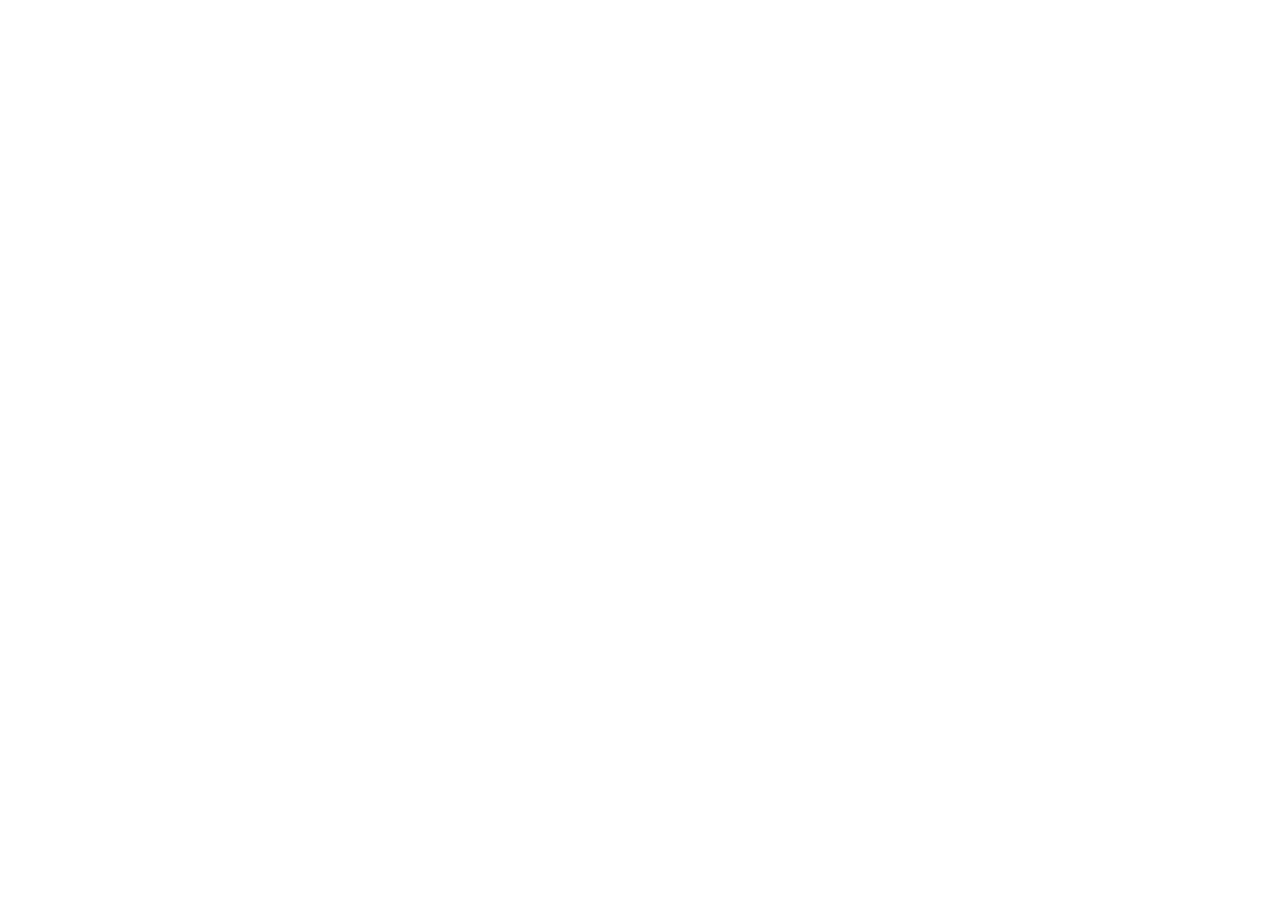
==== index-headset.html @ f248b581 "first scene changes" ====
<!DOCTYPE html>
<html>
<head>
  <meta charset="utf-8">
  <title>Figaroa - Scene 2: 3 Paths</title>
  <meta name="description" content="VR Cyberspace Experience">
  <script src="https://aframe.io/releases/1.4.0/aframe.min.js"></script>
  <link rel="stylesheet" href="style-vr.css">
</head>
<body>

  <a-scene background="color: #000000" scene-manager="currentScene: intro">

    <!-- ============================================ -->
    <!-- ASSETS -->
    <!-- ============================================ -->
    <a-assets>
        <audio id="bg-music" src="assets/audio/cyber-background.mp3" preload="auto"></audio>
      <a-asset-item id="cyber-eye" src="assets/cyber_eye.glb"></a-asset-item>
    </a-assets>

        <!-- Background Music -->
        <a-entity id="background-music" 
                sound="src: #bg-music; loop: true; volume: 0.3; autoplay: true"
                position="0 0 0">
        </a-entity>

    <!-- ============================================ -->
    <!-- CAMERA & PLAYER (shared across all scenes) -->
    <!-- ============================================ -->
    <a-entity id="player" position="0.0 -0.4 4.5">
      <a-camera>
        <a-cursor 
          geometry="primitive: ring; radiusInner: 0.008; radiusOuter: 0.012"
          material="color: #00FFFF; shader: flat"
          scale="0.3 0.3 0.3"
          raycaster="objects: .clickable; far: 6000; direction: 0 0 -1; interval: 50"
          position="0 0 -0.1"
          fuse="false">
        </a-cursor>
      </a-camera>
      
      <a-entity 
        id="leftHand" 
        hand-controls="hand: left; handModelStyle: lowPoly; color: #00FFFF"
        position="-0.3 0 -0.5"
        ribbon-trail="color: #00ffff; maxPoints: 60; fadeTime: 2000; width: 0.04"
        ghost-silhouette="color: #00ffff; interval: 400">
      </a-entity>

      <a-entity 
        id="rightHand" 
        hand-controls="hand: right; handModelStyle: lowPoly; color: #00FFFF"
        position="0.3 0 -0.5"
        ribbon-trail="color: #ff00ff; maxPoints: 60; fadeTime: 2000; width: 0.04"
        ghost-silhouette="color: #ff00ff; interval: 400">
      </a-entity>
    </a-entity>

    <!-- ============================================ -->
    <!-- INTRO SCENE - Portal Selection -->
    <!-- ============================================ -->
    <a-entity id="intro-scene">
      
      <!-- LIGHTING -->
      <a-entity light="type: ambient; color: #222; intensity: 0.4"></a-entity>
      <a-entity light="type: point; color: #FF0000; intensity: 2; distance: 20" position="-4 2 -10"></a-entity>
      <a-entity light="type: point; color: #00FF00; intensity: 2; distance: 20" position="0 2 -10"></a-entity>
      <a-entity light="type: point; color: #0000FF; intensity: 2; distance: 20" position="4 2 -10"></a-entity>

      <!-- LEFT PATHWAY - TEXT (NEON RED) -->
      <a-entity id="pathwayText" class="pathway" position="-3.5 0 0">
        
        <a-entity id="circlesLeft" position="0 1.6 -8">
          <a-ring position="0 0 0" radius-inner="1.5" radius-outer="1.6" color="#FF0000" opacity="0.3" material="shader: flat"></a-ring>
          <a-ring position="0 0 -3" radius-inner="1.5" radius-outer="1.6" color="#FF0000" opacity="0.2" material="shader: flat"></a-ring>
          <a-ring position="0 0 -6" radius-inner="1.5" radius-outer="1.6" color="#FF0000" opacity="0.15" material="shader: flat"></a-ring>
          <a-ring position="0 0 -9" radius-inner="1.5" radius-outer="1.6" color="#FF0000" opacity="0.1" material="shader: flat"></a-ring>
        </a-entity>
        
        <a-box position="-0.6 0.01 -10" width="0.03" height="0.03" depth="20" material="color: #880000; shader: flat"></a-box>
        <a-box position="-0.3 0.01 -10" width="0.03" height="0.03" depth="20" material="color: #CC0000; shader: flat"></a-box>
        <a-box position="0 0.01 -10" width="0.03" height="0.03" depth="20" material="color: #FF0000; shader: flat"></a-box>
        <a-box position="0.3 0.01 -10" width="0.03" height="0.03" depth="20" material="color: #CC0000; shader: flat"></a-box>
        <a-box position="0.6 0.01 -10" width="0.03" height="0.03" depth="20" material="color: #880000; shader: flat"></a-box>
        
        <a-entity id="gridMarkersR">
          <a-sphere position="0 0.05 -5" radius="0.05" color="#FF0000" opacity="0.6"></a-sphere>
          <a-sphere position="0 0.05 -10" radius="0.05" color="#FF0000" opacity="0.6"></a-sphere>
          <a-sphere position="0 0.05 -15" radius="0.05" color="#FF0000" opacity="0.6"></a-sphere>
        </a-entity>
        
        <a-text 
          value="TEXT" 
          position="0 1.5 0" 
          align="center" 
          color="#FF0000" 
          width="4" 
          shader="flat"
          animation="property: position; to: 0 1.8 0; dir: alternate; loop: true; dur: 2000; easing: easeInOutSine">
        </a-text>
        
        <a-entity position="0 0.8 -0.3" portal-button="target: text">
          <a-box 
            width="2" 
            height="0.6" 
            depth="0.1" 
            class="clickable"
            material="color: #000000; opacity: 0.5; transparent: true; side: double">
          </a-box>
          <a-text 
            value="[ ENTER ]" 
            align="center" 
            position="0 0 0.06"
            color="#FF0000" 
            width="3" 
            shader="flat"
            animation="property: opacity; from: 0.5; to: 1; dir: alternate; loop: true; dur: 1000">
          </a-text>
        </a-entity>

      </a-entity>

      <!-- CENTER PATHWAY - AUDIO (NEON GREEN) -->
      <a-entity id="pathwayAudio" class="pathway" position="0 0 0">
        
        <a-entity id="circlesCenter" position="0 1.6 -8">
          <a-ring position="0 0 0" radius-inner="1.5" radius-outer="1.6" color="#00FF00" opacity="0.3" material="shader: flat"></a-ring>
          <a-ring position="0 0 -3" radius-inner="1.5" radius-outer="1.6" color="#00FF00" opacity="0.2" material="shader: flat"></a-ring>
          <a-ring position="0 0 -6" radius-inner="1.5" radius-outer="1.6" color="#00FF00" opacity="0.15" material="shader: flat"></a-ring>
          <a-ring position="0 0 -9" radius-inner="1.5" radius-outer="1.6" color="#00FF00" opacity="0.1" material="shader: flat"></a-ring>
        </a-entity>
        
        <a-box position="-0.6 0.01 -10" width="0.03" height="0.03" depth="20" material="color: #008800; shader: flat"></a-box>
        <a-box position="-0.3 0.01 -10" width="0.03" height="0.03" depth="20" material="color: #00CC00; shader: flat"></a-box>
        <a-box position="0 0.01 -10" width="0.03" height="0.03" depth="20" material="color: #00FF00; shader: flat"></a-box>
        <a-box position="0.3 0.01 -10" width="0.03" height="0.03" depth="20" material="color: #00CC00; shader: flat"></a-box>
        <a-box position="0.6 0.01 -10" width="0.03" height="0.03" depth="20" material="color: #008800; shader: flat"></a-box>
        
        <a-entity id="gridMarkersG">
          <a-sphere position="0 0.05 -5" radius="0.05" color="#00FF00" opacity="0.6"></a-sphere>
          <a-sphere position="0 0.05 -10" radius="0.05" color="#00FF00" opacity="0.6"></a-sphere>
          <a-sphere position="0 0.05 -15" radius="0.05" color="#00FF00" opacity="0.6"></a-sphere>
        </a-entity>
        
        <a-text 
          value="AUDIO" 
          position="0 1.5 0" 
          align="center" 
          color="#00FF00" 
          width="4" 
          shader="flat"
          animation="property: position; to: 0 1.8 0; dir: alternate; loop: true; dur: 2000; easing: easeInOutSine; delay: 500">
        </a-text>
        
        <a-entity position="0 0.8 -0.3" portal-button="target: audio">
          <a-box 
            width="2" 
            height="0.6" 
            depth="0.1" 
            class="clickable"
            material="color: #000000; opacity: 0.5; transparent: true; side: double">
          </a-box>
          <a-text 
            value="[ ENTER ]" 
            align="center" 
            position="0 0 0.06"
            color="#00FF00" 
            width="3" 
            shader="flat"
            animation="property: opacity; from: 0.5; to: 1; dir: alternate; loop: true; dur: 1000">
          </a-text>
        </a-entity>

      </a-entity>

      <!-- RIGHT PATHWAY - MOVEMENT (NEON BLUE) -->
      <a-entity id="pathwayMovement" class="pathway" position="3.5 0 0">
        
        <a-entity id="circlesRight" position="0 1.6 -8">
          <a-ring position="0 0 0" radius-inner="1.5" radius-outer="1.6" color="#0000FF" opacity="0.3" material="shader: flat"></a-ring>
          <a-ring position="0 0 -3" radius-inner="1.5" radius-outer="1.6" color="#0000FF" opacity="0.2" material="shader: flat"></a-ring>
          <a-ring position="0 0 -6" radius-inner="1.5" radius-outer="1.6" color="#0000FF" opacity="0.15" material="shader: flat"></a-ring>
          <a-ring position="0 0 -9" radius-inner="1.5" radius-outer="1.6" color="#0000FF" opacity="0.1" material="shader: flat"></a-ring>
        </a-entity>
        
        <a-box position="-0.6 0.01 -10" width="0.03" height="0.03" depth="20" material="color: #000088; shader: flat"></a-box>
        <a-box position="-0.3 0.01 -10" width="0.03" height="0.03" depth="20" material="color: #0000CC; shader: flat"></a-box>
        <a-box position="0 0.01 -10" width="0.03" height="0.03" depth="20" material="color: #0000FF; shader: flat"></a-box>
        <a-box position="0.3 0.01 -10" width="0.03" height="0.03" depth="20" material="color: #0000CC; shader: flat"></a-box>
        <a-box position="0.6 0.01 -10" width="0.03" height="0.03" depth="20" material="color: #000088; shader: flat"></a-box>
        
        <a-entity id="gridMarkersB">
          <a-sphere position="0 0.05 -5" radius="0.05" color="#0000FF" opacity="0.6"></a-sphere>
          <a-sphere position="0 0.05 -10" radius="0.05" color="#0000FF" opacity="0.6"></a-sphere>
          <a-sphere position="0 0.05 -15" radius="0.05" color="#0000FF" opacity="0.6"></a-sphere>
        </a-entity>
        
        <a-text 
          value="MOVEMENT" 
          position="0 1.5 0" 
          align="center" 
          color="#0000FF" 
          width="4" 
          shader="flat"
          animation="property: position; to: 0 1.8 0; dir: alternate; loop: true; dur: 2000; easing: easeInOutSine; delay: 1000">
        </a-text>
        
        <a-entity position="0 0.8 -0.3" portal-button="target: movement">
          <a-box 
            width="2" 
            height="0.6" 
            depth="0.1" 
            class="clickable"
            material="color: #000000; opacity: 0.5; transparent: true; side: double">
          </a-box>
          <a-text 
            value="[ ENTER ]" 
            align="center" 
            position="0 0 0.06"
            color="#0000FF" 
            width="3" 
            shader="flat"
            animation="property: opacity; from: 0.5; to: 1; dir: alternate; loop: true; dur: 1000">
          </a-text>
        </a-entity>

      </a-entity>

      <!-- ENVIRONMENT -->
      <a-plane position="0 0 0" rotation="-90 0 0" width="100" height="100" color="#000000" material="shader: flat"></a-plane>
      <a-sky color="#000000"></a-sky>
      
    </a-entity>
    <!-- END INTRO SCENE -->


    <!-- ============================================ -->
    <!-- TEXT SCENE -->
    <!-- ============================================ -->
    <a-entity id="text-scene" visible="false">
    
      <!-- Dark Sky -->
      <a-sky color="#000000"></a-sky>
      
      <!-- Red Grid Floor -->
      <a-entity 
        grid-floor="size: 6; divisions: 12; colorGrid: #ff0000; colorCenterLine: #ff3333" 
        position="0 0 0">
      </a-entity>
      
      <!-- Lighting -->
      <a-light type="ambient" intensity="0.3" color="#220000"></a-light>
      <a-light type="point" position="0 5 0" intensity="0.5" color="#ff0000" distance="50"></a-light>
      
      <!-- Floating Cyber Eye in Center -->
      <a-entity 
        gltf-model="#cyber-eye"
        position="0 8 0"
        scale="3 3 3"
        animation="property: rotation; to: 0 360 0; loop: true; dur: 10000; easing: linear"
        animation__float="property: position; to: 0 7 0; dir: alternate; loop: true; dur: 3000; easing: easeInOutSine">
        <a-light type="point" color="#ff0000" intensity="2" distance="30"></a-light>
      </a-entity>

      <!-- EXIT Button -->
      <a-entity id="exit-button" position="0 2 0" portal-button="target: intro">
        <a-box 
          width="2" 
          height="0.6" 
          depth="0.2" 
          class="clickable"
          material="color: #ff0000; shader: flat">
        </a-box>
        <a-box 
          width="2.1" 
          height="0.7" 
          depth="0.15" 
          position="0 0 -0.05"
          material="color: #ff0000; shader: flat; opacity: 0.4">
        </a-box>
        <a-text 
          value="EXIT" 
          align="center" 
          position="0 0 0.12" 
          color="#000000"
          width="5">
        </a-text>
      </a-entity>

      <!-- Environment Title -->
      <a-text 
        value="TEXT REALM" 
        align="center" 
        position="0 12 0" 
        color="#ff0000" 
        width="20"
        opacity="0.8">
      </a-text>
      
      <!-- CORNER 1: TECHNOLOGICAL FEAR (Front-Left) -->
      <a-entity id="corner1" position="-12 0 -12" rotation="0 45 0">
        <a-plane 
          width="8" 
          height="5" 
          position="0 4 0"
          color="#000000"
          opacity="0.7">
          <a-plane 
            width="8.2" 
            height="5.2" 
            position="0 0 -0.01"
            material="color: #ff0000; shader: flat; opacity: 0.4">
          </a-plane>
        </a-plane>
        
        <a-text 
          value="What scares you the most about technology?" 
          align="center" 
          position="0 4 0.1" 
          color="#ff0000" 
          width="6"
          line-height="50"
          wrap-count="20">
        </a-text>
        
        <a-entity 
          position="0 1.2 0"
          question-responder="questionId: fear; questionText: What scares you the most about technology?">
          <a-box 
            color="#ff0000" 
            depth="0.2" 
            height="0.8" 
            width="3"
            class="clickable"
            material="shader: flat">
          </a-box>
          <a-text 
            value="RESPOND" 
            align="center" 
            position="0 0 0.11" 
            color="#000000" 
            width="6">
          </a-text>
        </a-entity>
        
        <a-entity id="responses-fear" position="0 2 5"></a-entity>
      </a-entity>
      
      <!-- CORNER 2: DATA IMAGINATION (Front-Right) -->
      <a-entity id="corner2" position="12 0 -12" rotation="0 -45 0">
        <a-plane 
          width="8" 
          height="5" 
          position="0 4 0"
          color="#000000"
          opacity="0.7">
          <a-plane 
            width="8.2" 
            height="5.2" 
            position="0 0 -0.01"
            material="color: #ff0000; shader: flat; opacity: 0.4">
          </a-plane>
        </a-plane>
        
        <a-text 
          value="What is data to you?" 
          align="center" 
          position="0 4 0.1" 
          color="#ff0000" 
          width="6"
          line-height="50"
          wrap-count="20">
        </a-text>
        
        <a-entity 
          position="0 1.2 0"
          question-responder="questionId: data; questionText: How do you define data?">
          <a-box 
            color="#ff0000" 
            depth="0.2" 
            height="0.8" 
            width="3"
            class="clickable"
            material="shader: flat">
          </a-box>
          <a-text 
            value="RESPOND" 
            align="center" 
            position="0 0 0.11" 
            color="#000000" 
            width="6">
          </a-text>
        </a-entity>
        
        <a-entity id="responses-data" position="0 2 5"></a-entity>
      </a-entity>
      
      <!-- CORNER 3: DISASSOCIATION (Back-Left) -->
      <a-entity id="corner3" position="-12 0 12" rotation="0 135 0">
        <a-plane 
          width="8" 
          height="5" 
          position="0 4 0"
          color="#000000"
          opacity="0.7">
          <a-plane 
            width="8.2" 
            height="5.2" 
            position="0 0 -0.01"
            material="color: #ff0000; shader: flat; opacity: 0.4">
          </a-plane>
        </a-plane>
        
        <a-text 
          value="What technology makes you disassociate from the present?" 
          align="center" 
          position="0 4 0.1" 
          color="#ff0000" 
          width="6"
          line-height="50"
          wrap-count="20">
        </a-text>

        <a-entity 
          position="0 1.2 0" 
          question-responder="questionId: disassociate; questionText: What technology makes you disassociate from the present the most?">
          <a-box 
            color="#ff0000" 
            depth="0.2" 
            height="0.8" 
            width="3"
            class="clickable"  
            material="shader: flat">
          </a-box>
          <a-text 
            value="RESPOND" 
            align="center" 
            position="0 0 0.11" 
            color="#000000" 
            width="6">
          </a-text>
        </a-entity>
        
        <a-entity id="responses-disassociate" position="0 2 5"></a-entity>
      </a-entity>
      
      <!-- CORNER 4: QUOTES (Back-Right) -->
      <a-entity id="corner4" position="12 0 12" rotation="0 -135 0">
        <a-entity text-quiz></a-entity>
      </a-entity>

    </a-entity>
    <!-- END TEXT SCENE -->


    <!-- ============================================ -->
    <!-- AUDIO SCENE -->
    <!-- ============================================ -->
    <a-entity id="audio-scene" visible="false">
      
      <a-sky color="#000000"></a-sky>
      
      <a-entity grid-floor="size: 50; divisions: 50; colorGrid: #00ff00"></a-entity>
      
      <!-- Lighting -->
      <a-light type="ambient" intensity="0.3" color="#002200"></a-light>
      <a-light type="point" position="0 10 0" intensity="1" color="#00ff00" distance="50"></a-light>
      
      <!-- Floating Cyber Eye in Center -->
      <a-entity 
        gltf-model="#cyber-eye"
        position="0 8 0"
        scale="3 3 3"
        animation="property: rotation; to: 0 360 0; loop: true; dur: 10000; easing: linear"
        animation__float="property: position; to: 0 4 0; dir: alternate; loop: true; dur: 3000; easing: easeInOutSine">
        <a-light type="point" color="#00ff00" intensity="2" distance="30"></a-light>
      </a-entity>
      
      <!-- Environment Title (above eye) -->
      <a-text 
        value="AUDIO REALM" 
        align="center" 
        position="0 12 0" 
        color="#00ff00" 
        width="20"
        opacity="0.8">
      </a-text>
      
      
      <!-- Voice-reactive spheres -->
      <a-entity audio-spheres="sensitivity: 35; maxSpheres: 15"></a-entity>
      
      <!-- Music spheres -->
      <a-entity music-spheres="count: 8; radius: 15; audioFiles: audio/cyber.mp3, audio/augmentation.mp3"></a-entity>
      
      <!-- Back Button -->
      <a-entity portal-button="target: intro" position="0 1.5 5">
        <a-box 
          color="#00ff00" 
          depth="0.2" 
          height="1" 
          width="3" 
          class="clickable"
          material="shader: flat">
        </a-box>
        <a-text 
          value="EXIT" 
          align="center" 
          position="0 0 0.11" 
          color="#000000" 
          width="6">
        </a-text>
      </a-entity>

    </a-entity>
    <!-- END AUDIO SCENE -->


    <!-- ============================================ -->
    <!-- MOVEMENT SCENE -->
    <!-- ============================================ -->
    <a-entity id="movement-scene" visible="false">

      <!-- Dark Blue Sky -->
      <a-sky color="#000015"></a-sky>
      
      <!-- Blue Grid Floor -->
      <a-entity 
        grid-floor="size: 100; divisions: 100; colorGrid: #0044ff; colorCenterLine: #00ffff" 
        position="0 0 0">
      </a-entity>
      
      <!-- Lighting -->
      <a-light type="ambient" intensity="0.4" color="#002244"></a-light>
      <a-light type="point" position="0 10 0" intensity="1.5" color="#00ffff" distance="50"></a-light>
      <a-light type="point" position="-10 5 -10" intensity="1" color="#0066ff" distance="30"></a-light>
      <a-light type="point" position="10 5 -10" intensity="0.8" color="#ff00ff" distance="30"></a-light>
      <a-light type="point" position="0 3 -10" intensity="1" color="#ffffff" distance="20"></a-light>
        
      
      <!-- Floating Cyber Eye in Center -->
      <a-entity 
        gltf-model="#cyber-eye"
        position="0 8 0"
        scale="3 3 3"
        animation="property: rotation; to: 0 360 0; loop: true; dur: 10000; easing: linear"
        animation__float="property: position; to: 0 4 0; dir: alternate; loop: true; dur: 3000; easing: easeInOutSine">
        <a-light type="point" color="#0000ff" intensity="2" distance="30"></a-light>
      </a-entity>


      <!-- Environment Title -->
      <a-text 
        value="IMAGE REALM" 
        align="center" 
        position="0 12 0" 
        color="#00ffff" 
        width="20"
        opacity="0.8">
      </a-text>
      
      <!-- DECORATIVE DATA STREAMS -->
      <a-entity id="data-streams-blue">
        <a-cylinder position="-8 5 -12" radius="0.03" height="10" material="color: #00ffff; shader: flat" opacity="0.6"></a-cylinder>
        <a-cylinder position="-5 7 -18" radius="0.03" height="14" material="color: #0066ff; shader: flat" opacity="0.5"></a-cylinder>
        <a-cylinder position="6 4 -15" radius="0.03" height="8" material="color: #00ffff; shader: flat" opacity="0.7"></a-cylinder>
        <a-cylinder position="10 6 -20" radius="0.03" height="12" material="color: #0088ff; shader: flat" opacity="0.5"></a-cylinder>
        <a-cylinder position="-12 5 -8" radius="0.03" height="10" material="color: #00ffff; shader: flat" opacity="0.6"></a-cylinder>
        <a-cylinder position="8 8 -10" radius="0.03" height="16" material="color: #0044ff; shader: flat" opacity="0.5"></a-cylinder>
      </a-entity>
      
      <!-- IMAGE GUESSING GAME AREA -->
      <a-entity id="image-game-area" position="0 0 -10" image-guesser>
        
        <!-- Main Image Display Frame -->
        <a-entity id="image-display" position="0 4 0">
          
          <!-- Outer glow frame -->
          <a-box 
            position="0 0 -0.1"
            width="5.5" 
            height="4.2" 
            depth="0.05"
            material="color: #0066ff; shader: flat; opacity: 0.6">
          </a-box>
          
          <!-- Inner dark frame -->
          <a-box 
            position="0 0 -0.05"
            width="5.2" 
            height="3.9" 
            depth="0.1"
            material="color: #000033">
          </a-box>
          
          <!-- Current image placeholder -->
          <a-plane 
            id="current-game-image"
            width="5" 
            height="3.7"
            position="0 0 0.01"
            material="shader: flat; color: #ffffff">
          </a-plane>
          
          <!-- Loading text / Start prompt -->
          <a-text
            id="loading-text"
            value="Click START to begin!"
            align="center"
            position="0 0 0.02"
            color="#00ffff"
            width="6">
          </a-text>
          
          <!-- Question prompt -->
          <a-text
            id="game-question"
            value="Can you tell REAL from AI?"
            align="center"
            position="0 2.5 0"
            color="#00ffff"
            width="10">
          </a-text>
          
          <!-- Round counter -->
          <a-text
            id="round-counter"
            value="5 rounds"
            align="center"
            position="0 -2.5 0"
            color="#0088ff"
            width="5">
          </a-text>
          
        </a-entity>
        
        <!-- Answer Buttons -->
        <a-entity id="answer-buttons" position="0 1.2 3">
          
          <!-- REAL Button (Left) - Hidden until game starts -->
          <a-entity 
            id="btn-real"
            position="-2.5 0 0"
            visible="false">
            
            <a-box 
              width="2.2" 
              height="1" 
              depth="0.15"
              position="0 0 -0.05"
              material="color: #00ff00; shader: flat; opacity: 0.3">
            </a-box>
            
            <a-box 
              class="clickable"
              width="2" 
              height="0.8" 
              depth="0.2"
              material="color: #004400"
              game-answer-button="answer: real">
            </a-box>
            
            <a-text 
              value="REAL" 
              align="center" 
              position="0 0 0.11"
              color="#00ff00"
              width="5">
            </a-text>
          </a-entity>
          
          <!-- AI Button (Right) - Hidden until game starts -->
          <a-entity 
            id="btn-ai"
            position="2.5 0 0"
            visible="false">
            
            <a-box 
              width="2.2" 
              height="1" 
              depth="0.15"
              position="0 0 -0.05"
              material="color: #ff00ff; shader: flat; opacity: 0.3">
            </a-box>
            
            <a-box 
              class="clickable"
              width="2" 
              height="0.8" 
              depth="0.2"
              material="color: #440044"
              game-answer-button="answer: ai">
            </a-box>
            
            <a-text 
              value="AI" 
              align="center" 
              position="0 0 0.11"
              color="#ff00ff"
              width="5">
            </a-text>
          </a-entity>
          
          <!-- START Button (shown initially) -->
          <a-entity 
            id="btn-start"
            position="0 0 0"
            visible="true">
            
            <a-box 
              width="3"
              height="1.2"
              depth="0.15"
              position="0 0 -0.05"
              material="color: #00ffff; shader: flat; opacity: 0.4">
            </a-box>
            
            <a-box 
              id="start-clickable"
              class="clickable"
              width="2.8"
              height="1"
              depth="0.2"
              material="color: #006666"
              start-game-button>
            </a-box>
            
            <a-text 
              value="START"
              align="center"
              position="0 0 0.11"
              color="#00ffff"
              width="8">
            </a-text>
          </a-entity>
          
        </a-entity>
        
        <!-- Feedback Display -->
        <a-entity id="game-feedback" position="0 5.5 0" visible="false">
          <a-text
            id="feedback-text"
            value=""
            align="center"
            color="#ffffff"
            width="12">
          </a-text>
        </a-entity>
        
        <!-- Score Display (hidden initially) -->
        <a-entity id="score-display" position="0 7.5 0">
          <a-text
            id="score-text"
            value=""
            align="center"
            color="#00ffff"
            width="8">
          </a-text>
        </a-entity>
        
      </a-entity>
      
      <!-- EXIT BUTTON -->
      <a-entity id="movement-exit" position="0 1.5 8">
        <a-box 
          width="3.2" 
          height="1.1" 
          depth="0.15"
          position="0 0 -0.05"
          material="color: #0066ff; shader: flat; opacity: 0.4">
        </a-box>
        
        <a-box 
          width="3" 
          height="0.9" 
          depth="0.2" 
          class="clickable"
          portal-button="target: intro"
          material="color: #003366; shader: flat">
        </a-box>
        
        <a-text 
          value="EXIT" 
          align="center" 
          position="0 0 0.12" 
          color="#00ffff"
          width="6">
        </a-text>
      </a-entity>
      
    </a-entity>
    <!-- END MOVEMENT SCENE -->

  </a-scene>

  <!-- JAVASCRIPT FILES -->
  <script src="grid-floor.js"></script>
  <script src="portal-button.js"></script>
  <script src="vr-keyboard.js"></script>
  <script src="question-responder.js"></script>
  <script src="text-quiz.js"></script>
  <script src="scene-manager.js"></script>
  <script src="player.js"></script>
  <script src="pathways.js"></script>
  <script src="audio-spheres.js"></script>
  <script src="music-spheres.js"></script>
  <script src="movement-trail.js"></script>
  <script src="image-guesser.js"></script>

  <script>
    setTimeout(() => {
      const scene = document.querySelector('a-scene');
      console.log('=== SCENE DIAGNOSTICS ===');
      console.log('Scene element:', scene);
      console.log('Has scene-manager component?', scene.components['scene-manager']);
      console.log('All components on scene:', Object.keys(scene.components));
    }, 4000);
  </script>

</body>
</html>
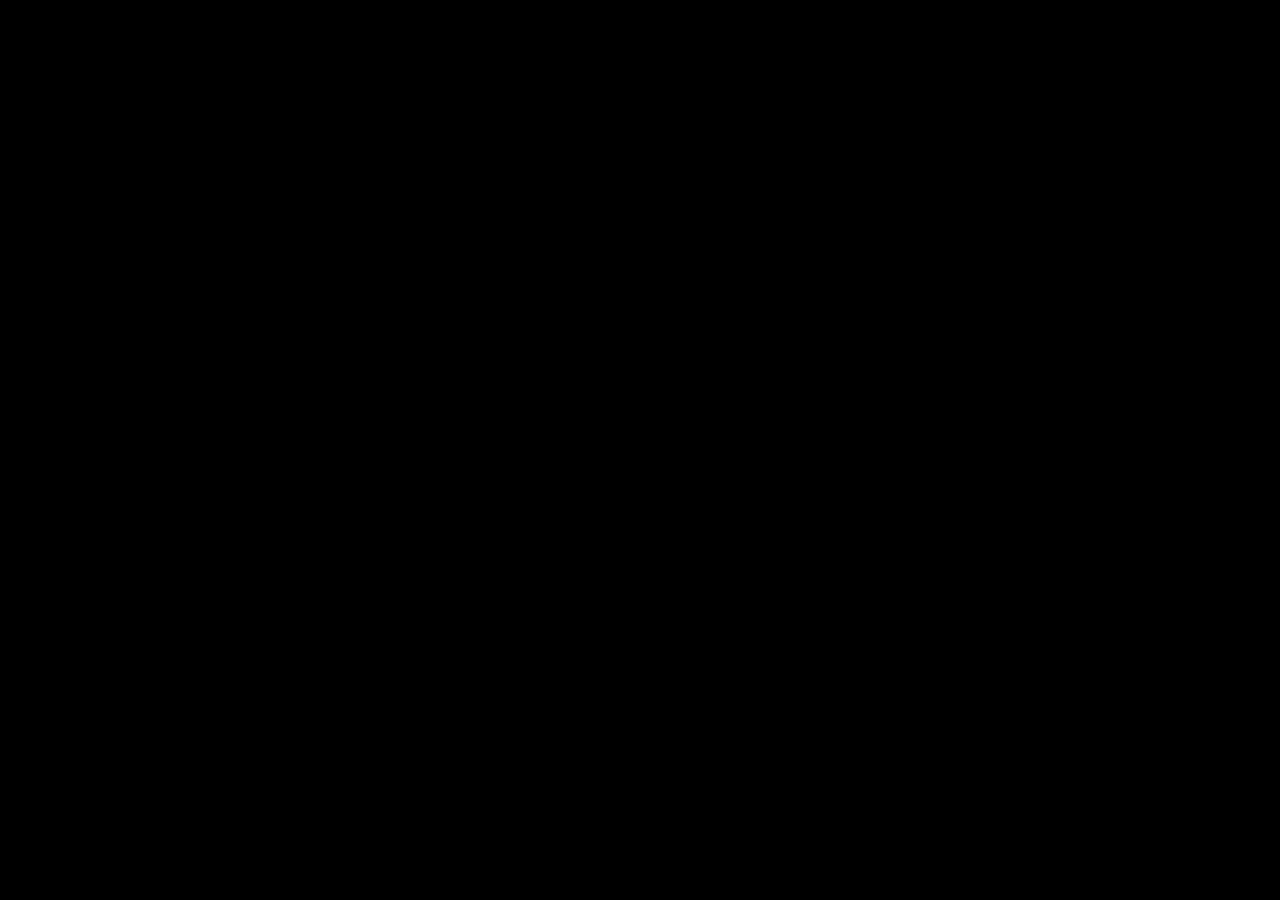
==== commit 10c86593: "neatify 1 scene + loading page next; fix spatial dimensions for VR Headset" ====
--- a/index-headset.html
+++ b/index-headset.html
@@ -2,14 +2,17 @@
 <html>
 <head>
   <meta charset="utf-8">
-  <title>Figaroa - Scene 2: 3 Paths</title>
+  <title>Data Echoes & Traces</title>
   <meta name="description" content="VR Cyberspace Experience">
   <script src="https://aframe.io/releases/1.4.0/aframe.min.js"></script>
   <link rel="stylesheet" href="style-vr.css">
 </head>
 <body>
 
-  <a-scene background="color: #000000" scene-manager="currentScene: intro">
+    <a-scene 
+  background="color: #000000" 
+  scene-manager="currentScene: intro"
+  loading-screen="dotsColor: #00ff00; backgroundColor: #000000">
 
     <!-- ============================================ -->
     <!-- ASSETS -->
--- a/style-vr.css
+++ b/style-vr.css
@@ -0,0 +1,19 @@
+/* Black loading screen background */
+.a-loader-title {
+  background-color: #000000 !important;
+}
+
+/* Make the entire body black during loading */
+body {
+  background-color: #000000;
+}
+
+/* Target the A-Frame canvas container */
+.a-canvas {
+  background-color: #000000;
+}
+
+/* Style the loading bar */
+.a-loader-title {
+  color: #00ff00; /* Green text to match your aesthetic */
+}
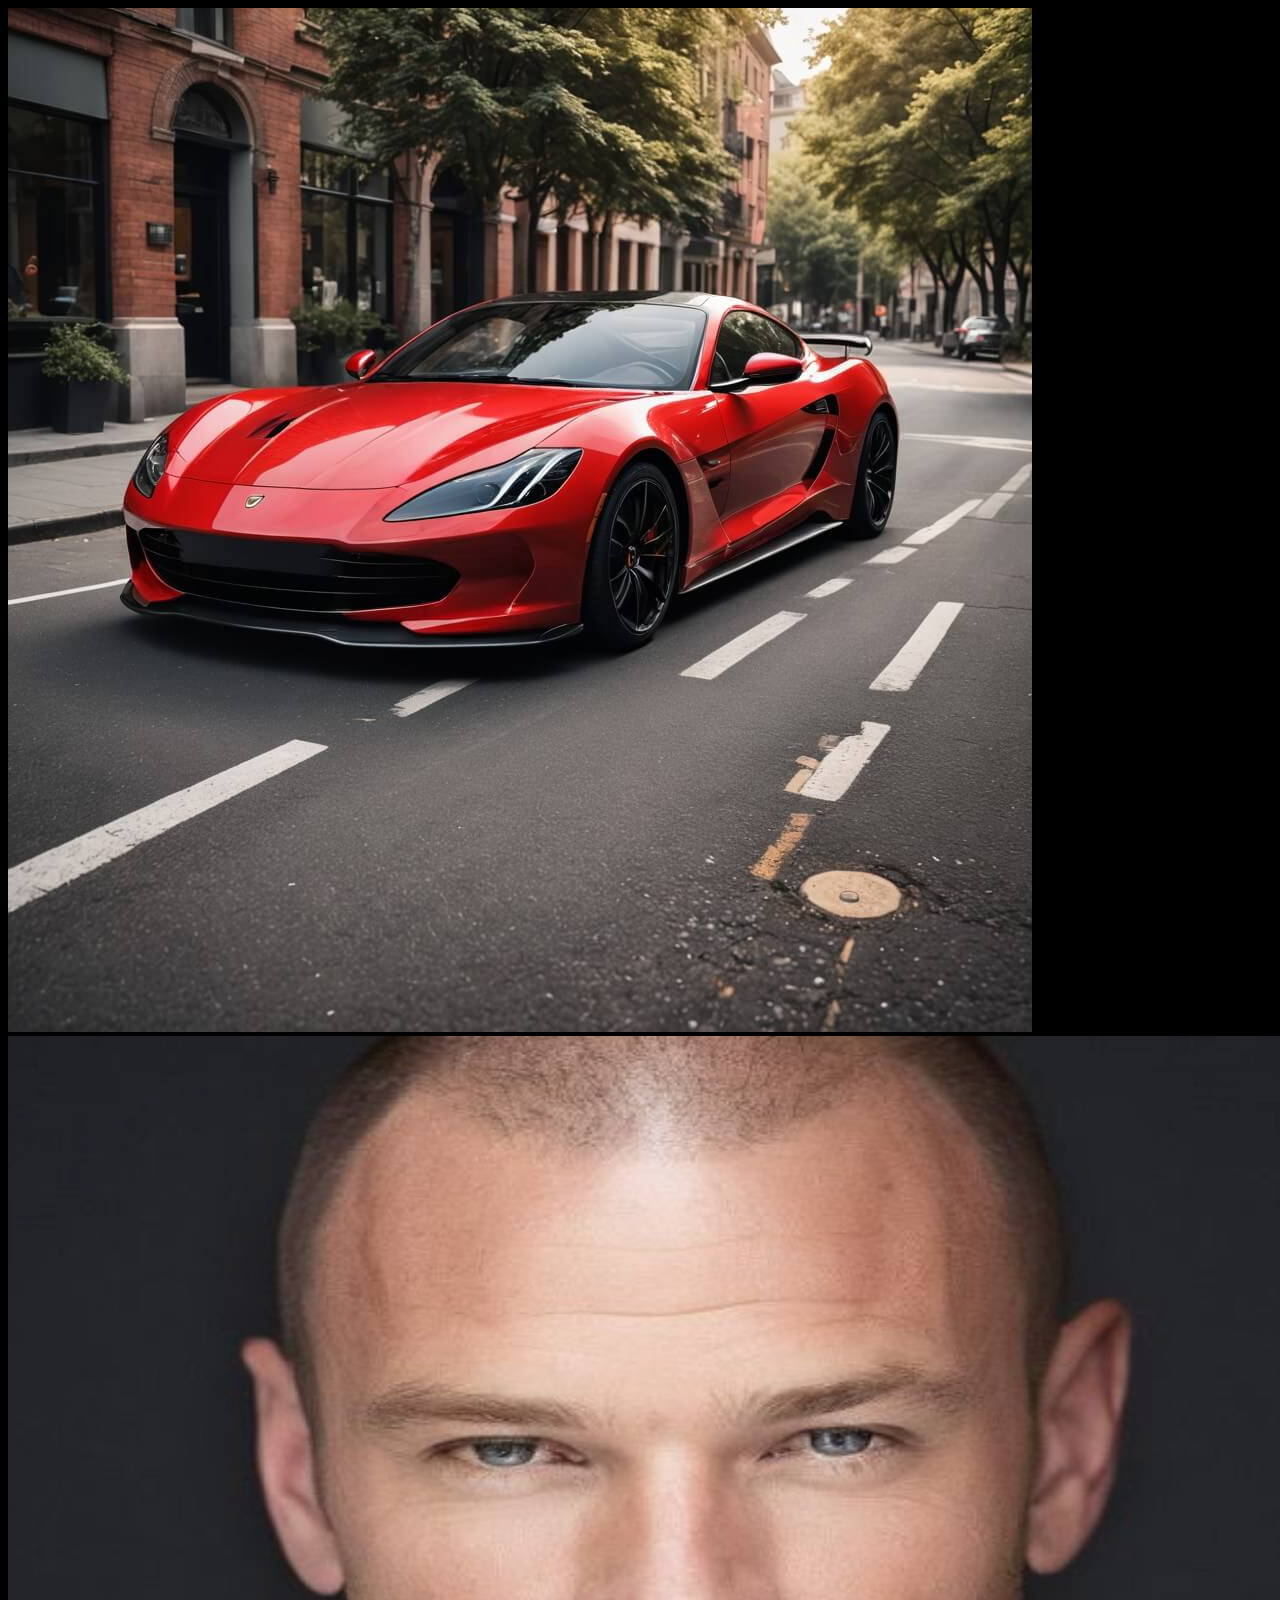
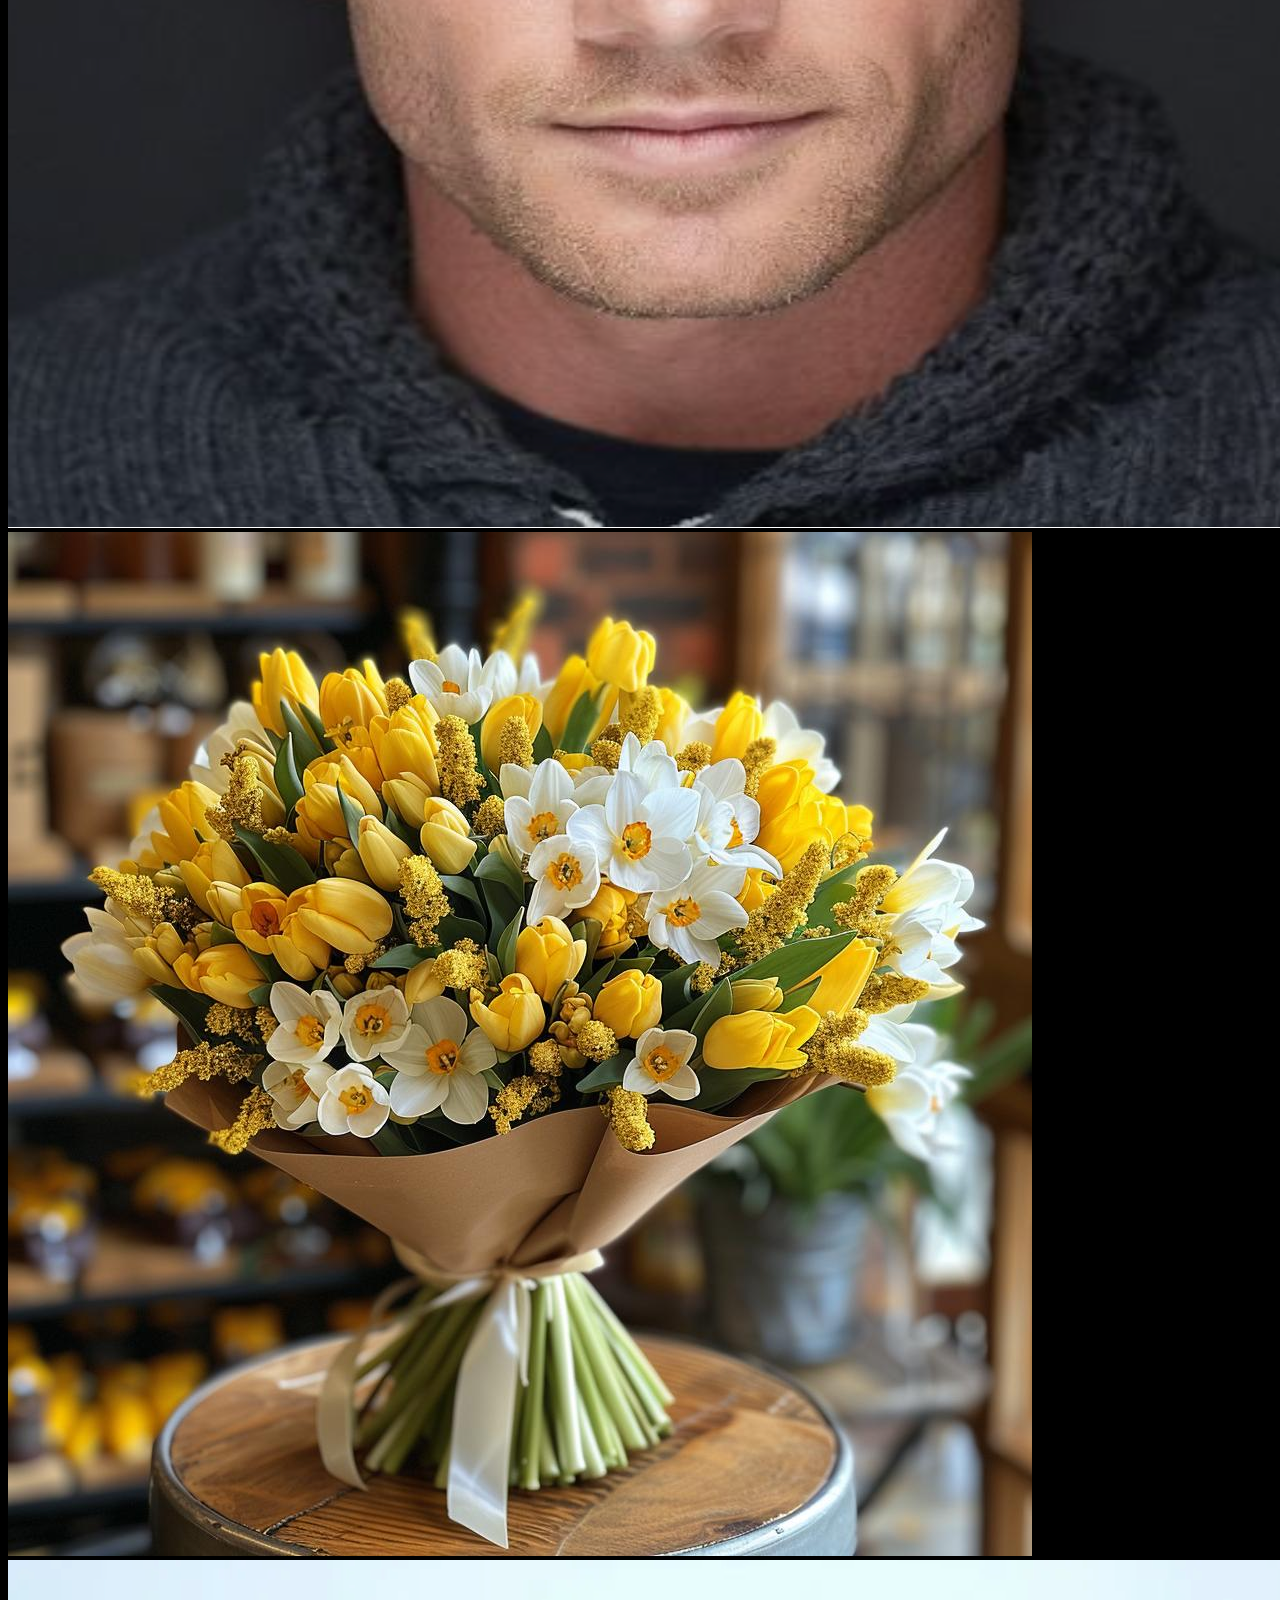
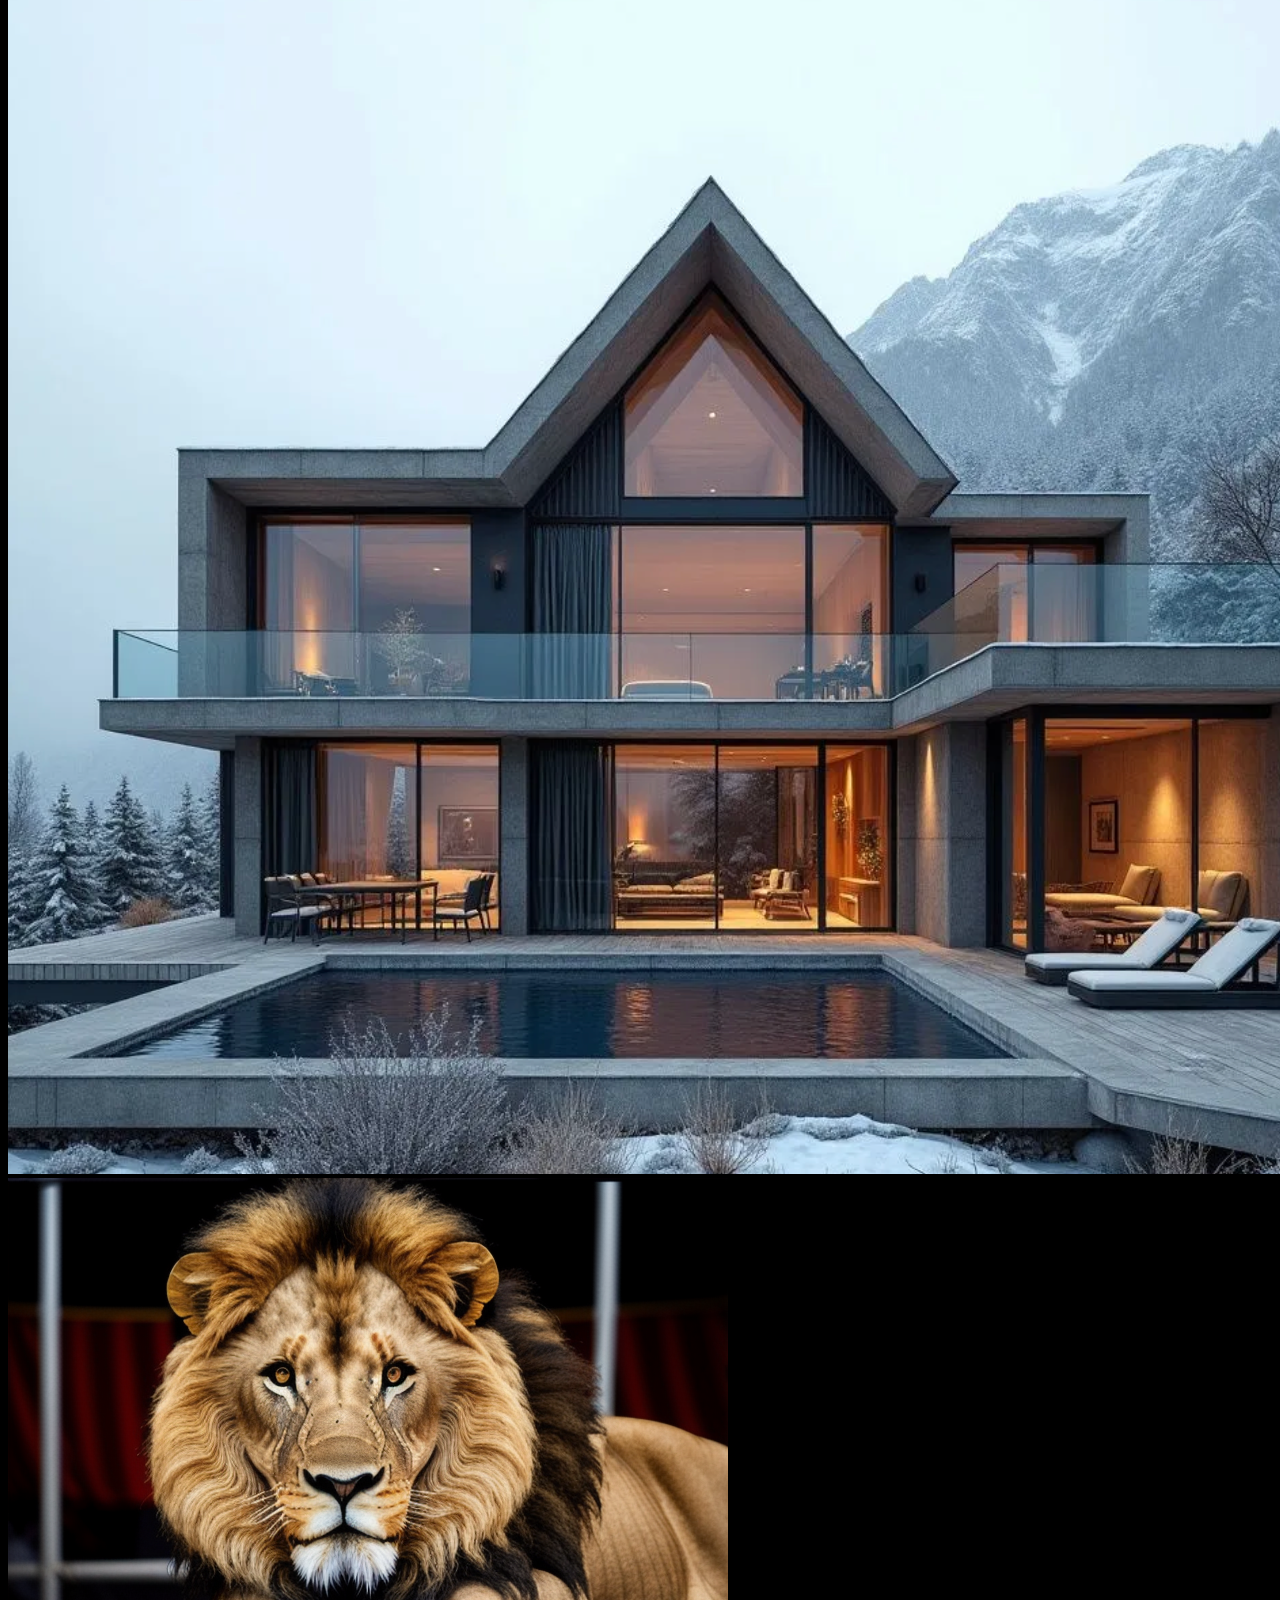
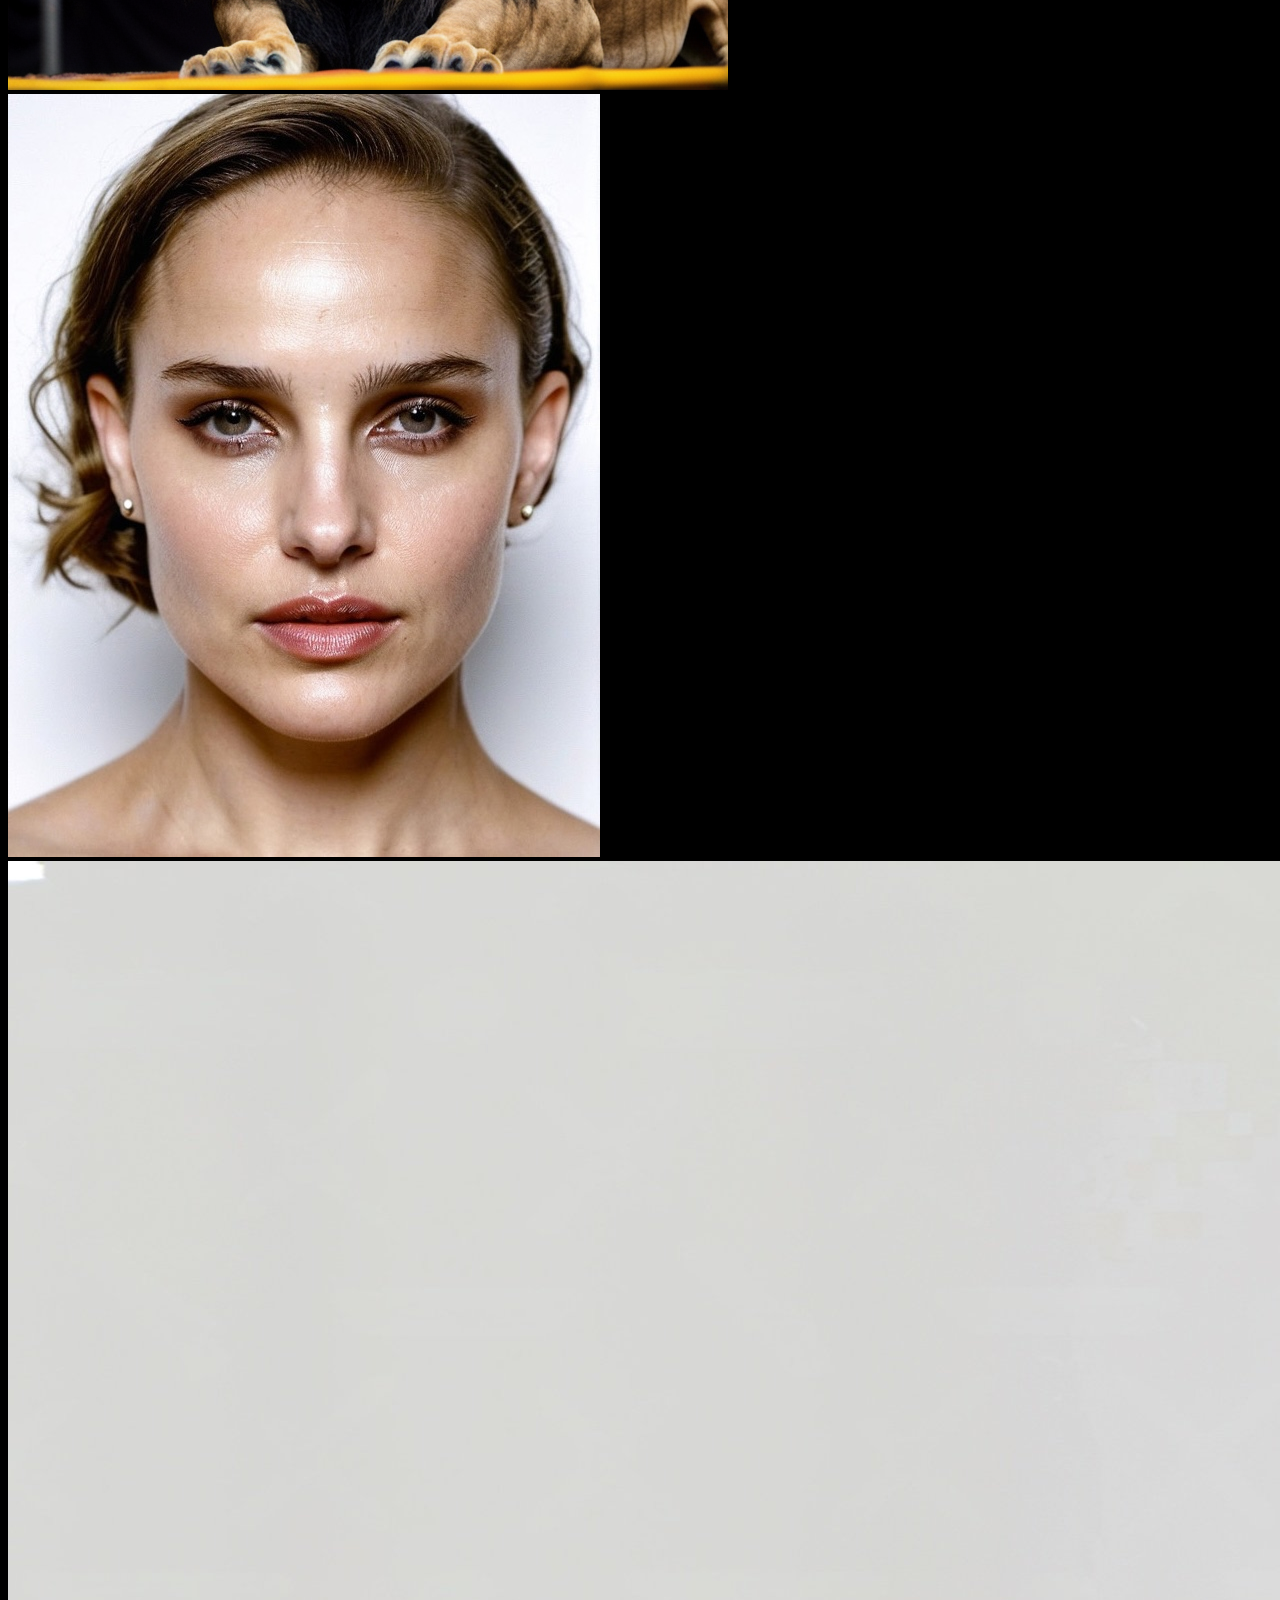
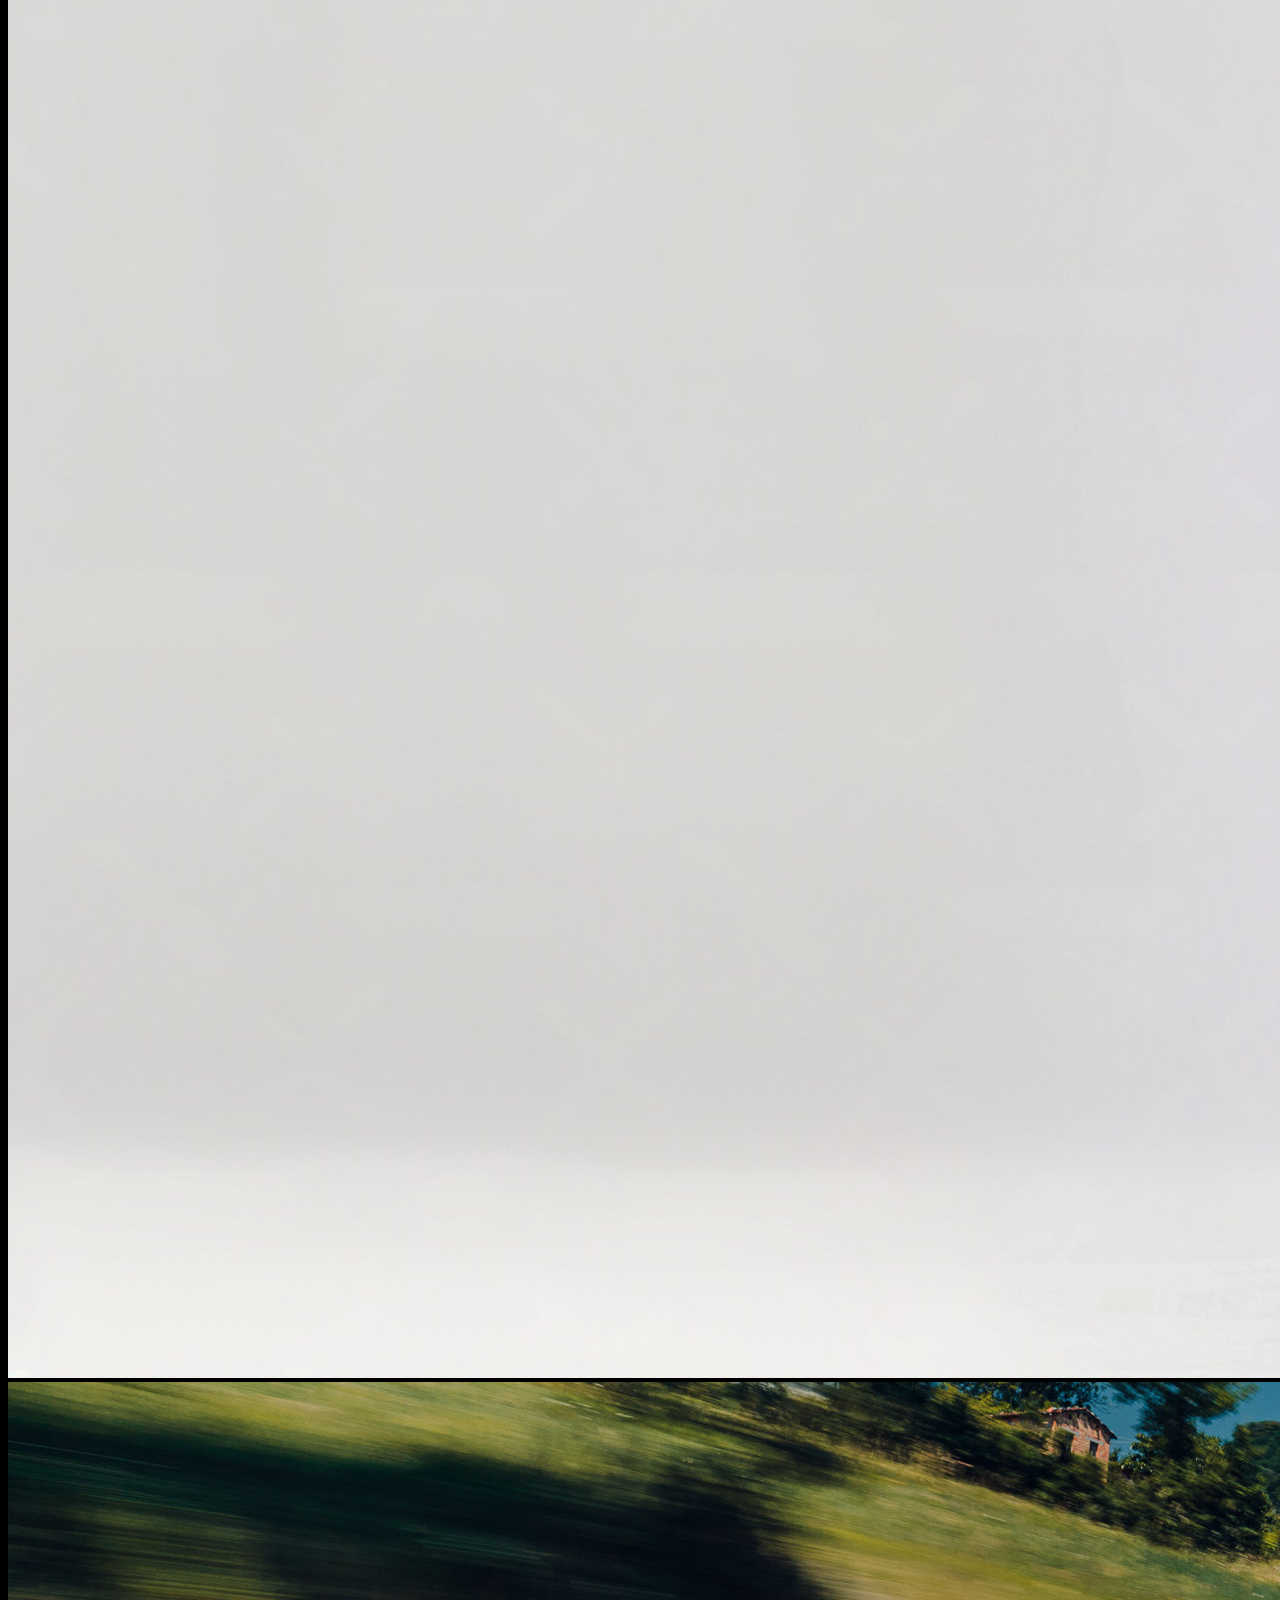
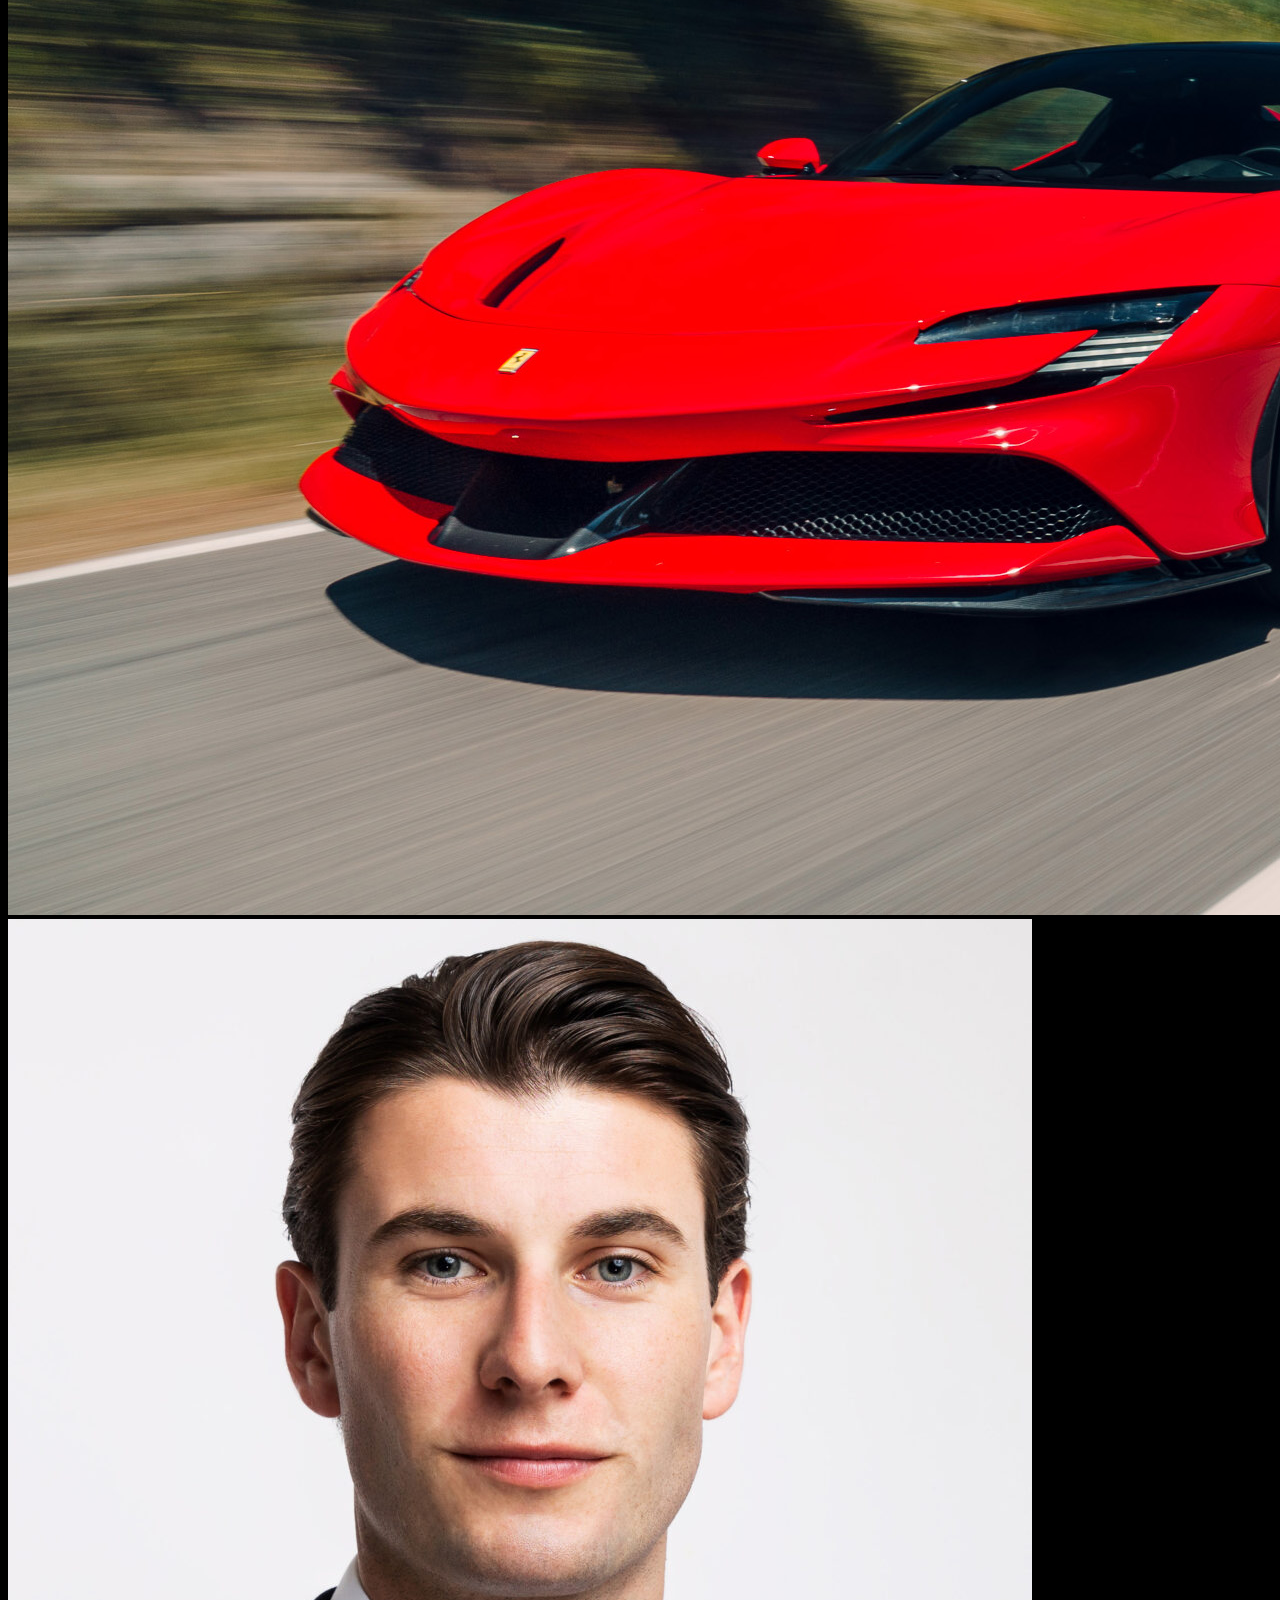
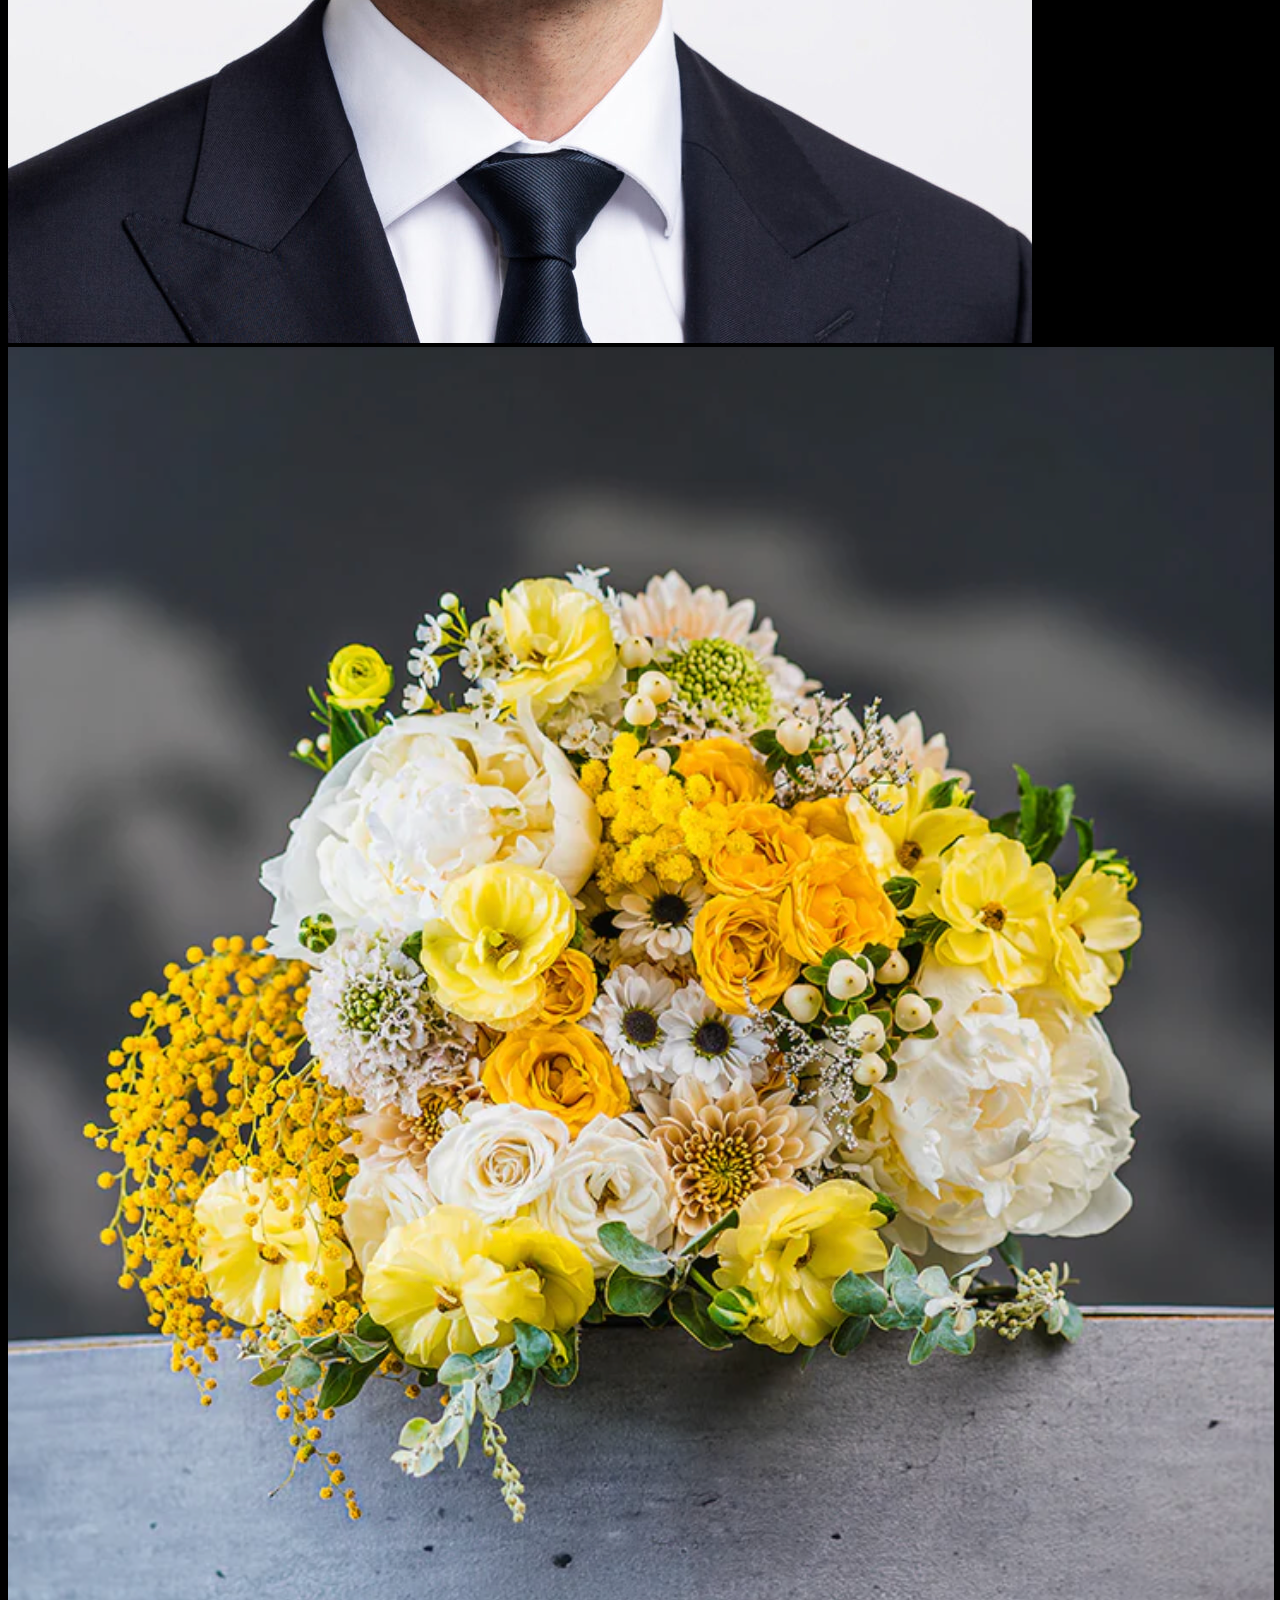
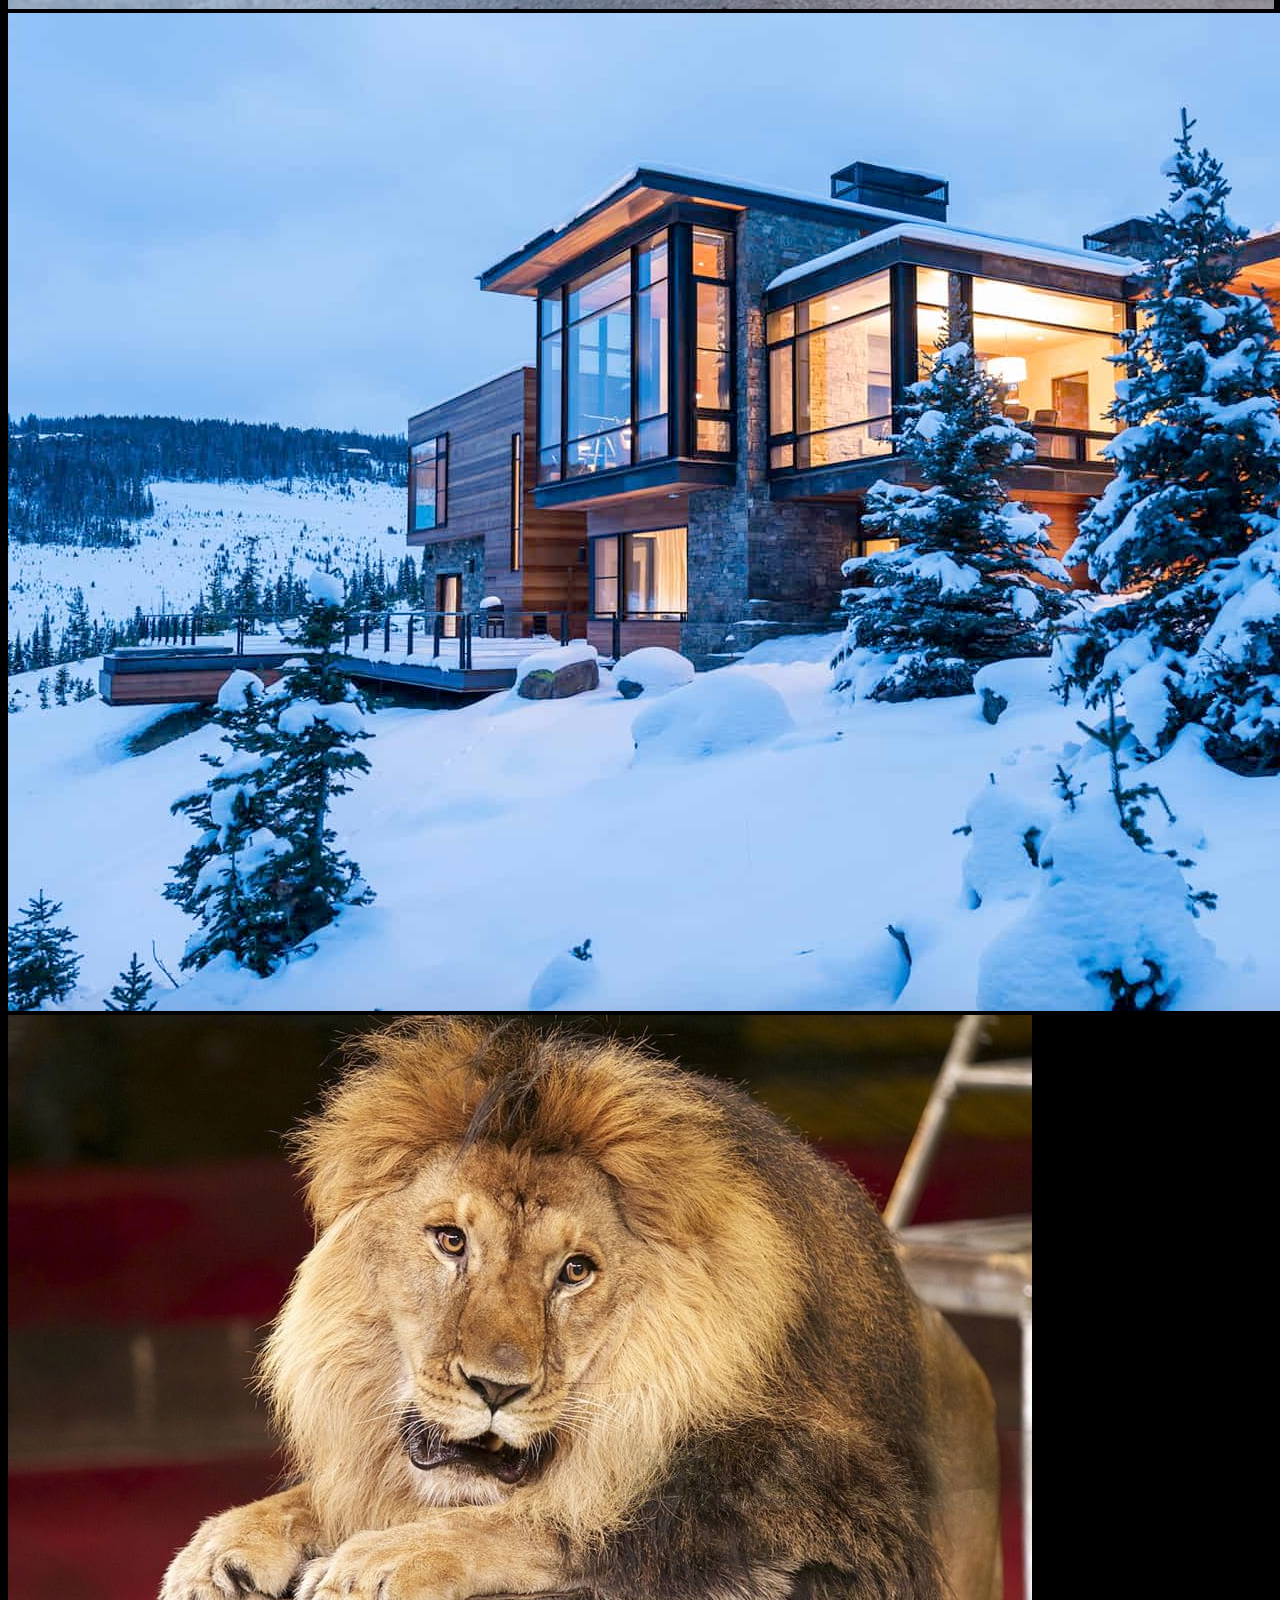
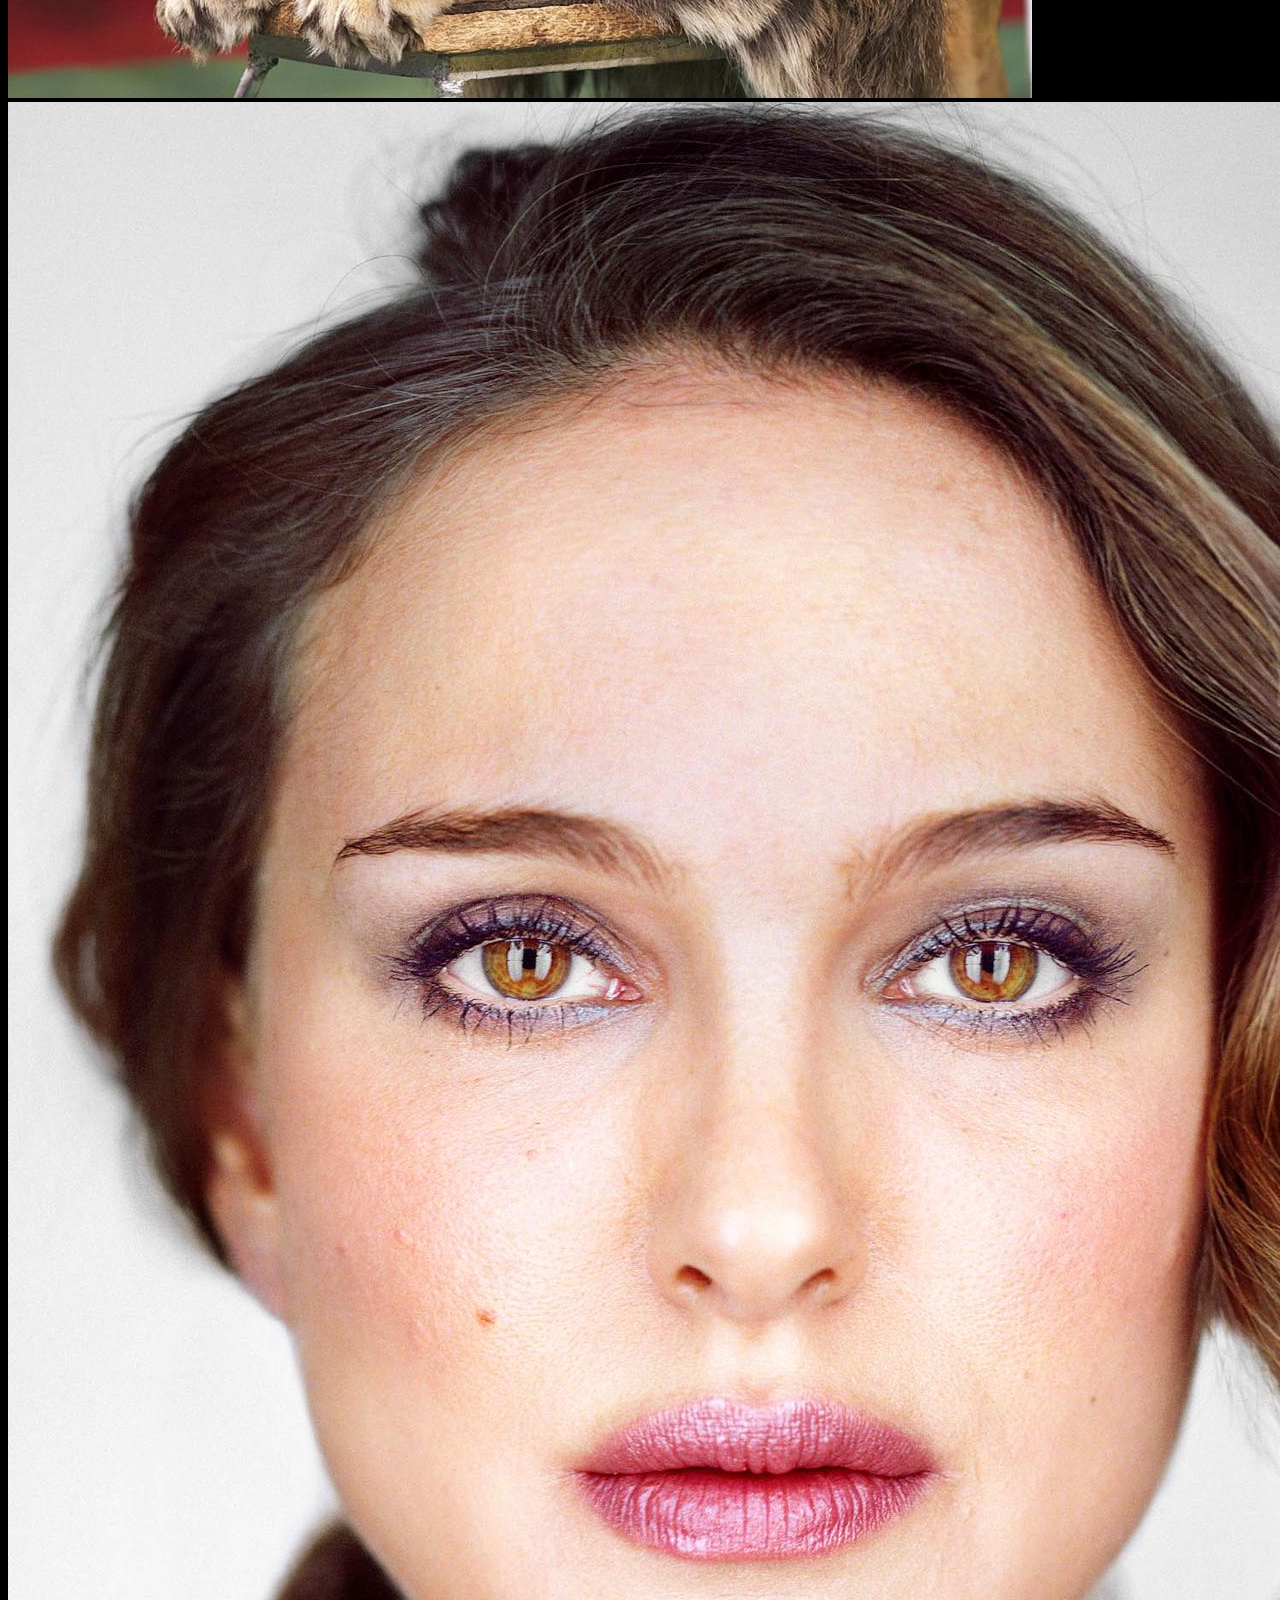
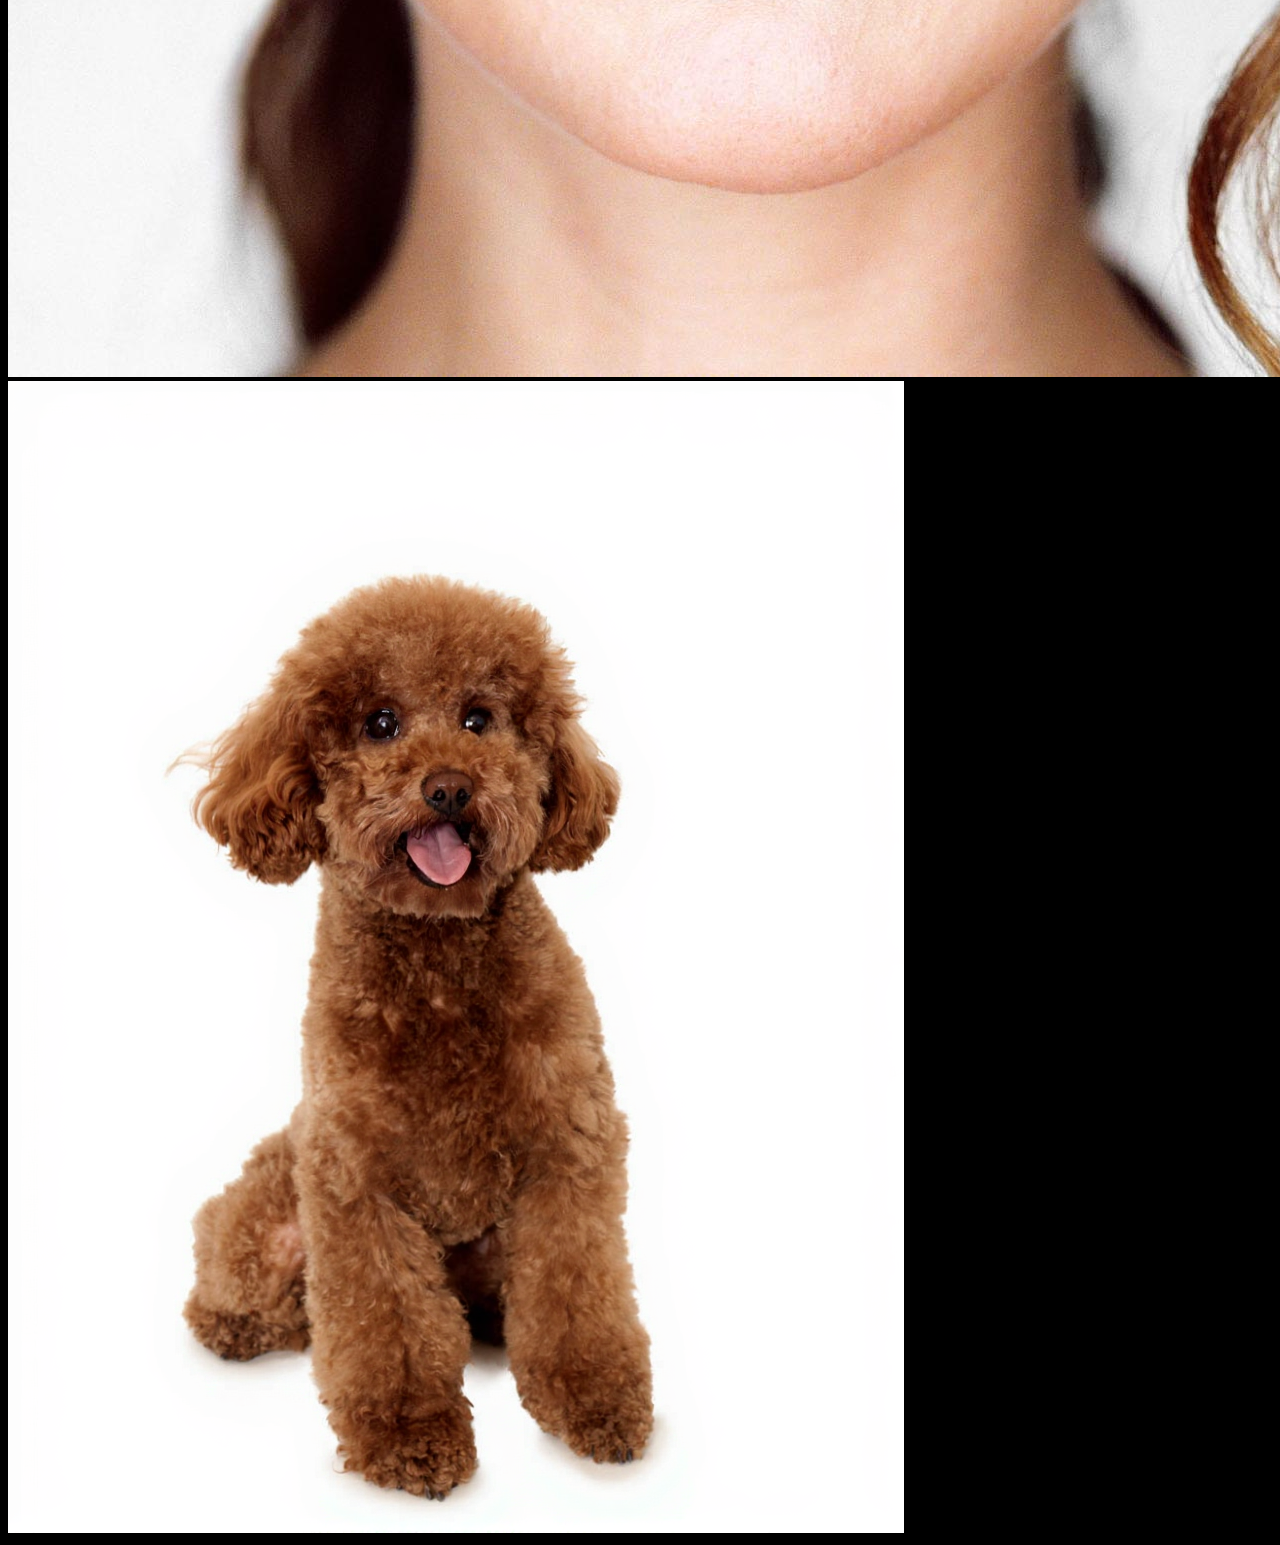
==== commit fe572d67: "found itnro bug add double sided exit signs" ====
--- a/index-headset.html
+++ b/index-headset.html
@@ -9,7 +9,7 @@
 </head>
 <body>
 
-    <a-scene 
+  <a-scene 
   background="color: #000000" 
   scene-manager="currentScene: intro"
   loading-screen="dotsColor: #00ff00; backgroundColor: #000000">
@@ -18,26 +18,44 @@
     <!-- ASSETS -->
     <!-- ============================================ -->
     <a-assets>
-        <audio id="bg-music" src="assets/audio/cyber-background.mp3" preload="auto"></audio>
+      <audio id="bg-music" src="assets/audio/cyber-background.mp3" preload="auto"></audio>
       <a-asset-item id="cyber-eye" src="assets/cyber_eye.glb"></a-asset-item>
+
+      <!-- AI Images -->
+      <img id="ai-car" src="assets/imgs/AI/car-AI.jpg">
+      <img id="ai-face" src="assets/imgs/AI/face-AI.png">
+      <img id="ai-flowers" src="assets/imgs/AI/flowers-AI.jpg">
+      <img id="ai-house" src="assets/imgs/AI/house3-AI.png">
+      <img id="ai-lion" src="assets/imgs/AI/lion-AI.png">
+      <img id="ai-celeb" src="assets/imgs/AI/NPCeleb-AI.jpg">
+      <img id="ai-poodle" src="assets/imgs/AI/poodle-AI.jpeg">
+      
+      <!-- Real Images -->
+      <img id="real-car" src="assets/imgs/Real/car-Real.jpg">
+      <img id="real-face" src="assets/imgs/Real/face-Real.jpg">
+      <img id="real-flowers" src="assets/imgs/Real/flowers-Real.png">
+      <img id="real-house" src="assets/imgs/Real/house-Real.jpg">
+      <img id="real-lion" src="assets/imgs/Real/lion-Real.jpeg">
+      <img id="real-celeb" src="assets/imgs/Real/NPCeleb-Real.jpg">
+      <img id="real-poodle" src="assets/imgs/Real/poodle-Real.png">
     </a-assets>
 
-        <!-- Background Music -->
-        <a-entity id="background-music" 
-                sound="src: #bg-music; loop: true; volume: 0.3; autoplay: true"
-                position="0 0 0">
-        </a-entity>
+    <!-- Background Music -->
+    <a-entity id="background-music" 
+        sound="src: #bg-music; loop: true; volume: 0.3; autoplay: true"
+        position="0 0 0">
+    </a-entity>
 
     <!-- ============================================ -->
     <!-- CAMERA & PLAYER (shared across all scenes) -->
     <!-- ============================================ -->
-    <a-entity id="player" position="0.0 -0.4 4.5">
+    <a-entity id="player" position="0 0 1.5">
       <a-camera>
         <a-cursor 
           geometry="primitive: ring; radiusInner: 0.008; radiusOuter: 0.012"
           material="color: #00FFFF; shader: flat"
           scale="0.3 0.3 0.3"
-          raycaster="objects: .clickable; far: 6000; direction: 0 0 -1; interval: 50"
+          raycaster="objects: .clickable; far: 20; direction: 0 0 -1; interval: 50"
           position="0 0 -0.1"
           fuse="false">
         </a-cursor>
@@ -61,62 +79,53 @@
     </a-entity>
 
     <!-- ============================================ -->
-    <!-- INTRO SCENE - Portal Selection -->
+    <!-- INTRO SCENE - Portal Selection (SCALED) -->
     <!-- ============================================ -->
     <a-entity id="intro-scene">
       
       <!-- LIGHTING -->
       <a-entity light="type: ambient; color: #222; intensity: 0.4"></a-entity>
-      <a-entity light="type: point; color: #FF0000; intensity: 2; distance: 20" position="-4 2 -10"></a-entity>
-      <a-entity light="type: point; color: #00FF00; intensity: 2; distance: 20" position="0 2 -10"></a-entity>
-      <a-entity light="type: point; color: #0000FF; intensity: 2; distance: 20" position="4 2 -10"></a-entity>
+      <a-entity light="type: point; color: #FF0000; intensity: 2; distance: 10" position="-1 2 -2"></a-entity>
+      <a-entity light="type: point; color: #00FF00; intensity: 2; distance: 10" position="0 2 -2"></a-entity>
+      <a-entity light="type: point; color: #0000FF; intensity: 2; distance: 10" position="1 2 -2"></a-entity>
 
       <!-- LEFT PATHWAY - TEXT (NEON RED) -->
-      <a-entity id="pathwayText" class="pathway" position="-3.5 0 0">
-        
-        <a-entity id="circlesLeft" position="0 1.6 -8">
-          <a-ring position="0 0 0" radius-inner="1.5" radius-outer="1.6" color="#FF0000" opacity="0.3" material="shader: flat"></a-ring>
-          <a-ring position="0 0 -3" radius-inner="1.5" radius-outer="1.6" color="#FF0000" opacity="0.2" material="shader: flat"></a-ring>
-          <a-ring position="0 0 -6" radius-inner="1.5" radius-outer="1.6" color="#FF0000" opacity="0.15" material="shader: flat"></a-ring>
-          <a-ring position="0 0 -9" radius-inner="1.5" radius-outer="1.6" color="#FF0000" opacity="0.1" material="shader: flat"></a-ring>
-        </a-entity>
-        
-        <a-box position="-0.6 0.01 -10" width="0.03" height="0.03" depth="20" material="color: #880000; shader: flat"></a-box>
-        <a-box position="-0.3 0.01 -10" width="0.03" height="0.03" depth="20" material="color: #CC0000; shader: flat"></a-box>
-        <a-box position="0 0.01 -10" width="0.03" height="0.03" depth="20" material="color: #FF0000; shader: flat"></a-box>
-        <a-box position="0.3 0.01 -10" width="0.03" height="0.03" depth="20" material="color: #CC0000; shader: flat"></a-box>
-        <a-box position="0.6 0.01 -10" width="0.03" height="0.03" depth="20" material="color: #880000; shader: flat"></a-box>
-        
-        <a-entity id="gridMarkersR">
-          <a-sphere position="0 0.05 -5" radius="0.05" color="#FF0000" opacity="0.6"></a-sphere>
-          <a-sphere position="0 0.05 -10" radius="0.05" color="#FF0000" opacity="0.6"></a-sphere>
-          <a-sphere position="0 0.05 -15" radius="0.05" color="#FF0000" opacity="0.6"></a-sphere>
-        </a-entity>
+      <a-entity id="pathwayText" class="pathway" position="-1 0 0">
+        
+        <a-entity id="circlesLeft" position="0 1.4 -1.5">
+          <a-ring position="0 0 0" radius-inner="0.4" radius-outer="0.45" color="#FF0000" opacity="0.3" material="shader: flat"></a-ring>
+          <a-ring position="0 0 -0.5" radius-inner="0.4" radius-outer="0.45" color="#FF0000" opacity="0.2" material="shader: flat"></a-ring>
+          <a-ring position="0 0 -1" radius-inner="0.4" radius-outer="0.45" color="#FF0000" opacity="0.15" material="shader: flat"></a-ring>
+        </a-entity>
+        
+        <a-box position="-0.15 0.01 -1.5" width="0.01" height="0.01" depth="3" material="color: #880000; shader: flat"></a-box>
+        <a-box position="0 0.01 -1.5" width="0.01" height="0.01" depth="3" material="color: #FF0000; shader: flat"></a-box>
+        <a-box position="0.15 0.01 -1.5" width="0.01" height="0.01" depth="3" material="color: #880000; shader: flat"></a-box>
         
         <a-text 
           value="TEXT" 
-          position="0 1.5 0" 
+          position="0 1.3 -0.3" 
           align="center" 
           color="#FF0000" 
-          width="4" 
+          width="2" 
           shader="flat"
-          animation="property: position; to: 0 1.8 0; dir: alternate; loop: true; dur: 2000; easing: easeInOutSine">
-        </a-text>
-        
-        <a-entity position="0 0.8 -0.3" portal-button="target: text">
-          <a-box 
-            width="2" 
-            height="0.6" 
-            depth="0.1" 
+          animation="property: position; to: 0 1.4 -0.3; dir: alternate; loop: true; dur: 2000; easing: easeInOutSine">
+        </a-text>
+        
+        <a-entity position="0 0.8 -0.5" portal-button="target: text">
+          <a-box 
+            width="0.8" 
+            height="0.3" 
+            depth="0.05" 
             class="clickable"
             material="color: #000000; opacity: 0.5; transparent: true; side: double">
           </a-box>
           <a-text 
             value="[ ENTER ]" 
             align="center" 
-            position="0 0 0.06"
+            position="0 0 0.03"
             color="#FF0000" 
-            width="3" 
+            width="1.5" 
             shader="flat"
             animation="property: opacity; from: 0.5; to: 1; dir: alternate; loop: true; dur: 1000">
           </a-text>
@@ -127,49 +136,40 @@
       <!-- CENTER PATHWAY - AUDIO (NEON GREEN) -->
       <a-entity id="pathwayAudio" class="pathway" position="0 0 0">
         
-        <a-entity id="circlesCenter" position="0 1.6 -8">
-          <a-ring position="0 0 0" radius-inner="1.5" radius-outer="1.6" color="#00FF00" opacity="0.3" material="shader: flat"></a-ring>
-          <a-ring position="0 0 -3" radius-inner="1.5" radius-outer="1.6" color="#00FF00" opacity="0.2" material="shader: flat"></a-ring>
-          <a-ring position="0 0 -6" radius-inner="1.5" radius-outer="1.6" color="#00FF00" opacity="0.15" material="shader: flat"></a-ring>
-          <a-ring position="0 0 -9" radius-inner="1.5" radius-outer="1.6" color="#00FF00" opacity="0.1" material="shader: flat"></a-ring>
-        </a-entity>
-        
-        <a-box position="-0.6 0.01 -10" width="0.03" height="0.03" depth="20" material="color: #008800; shader: flat"></a-box>
-        <a-box position="-0.3 0.01 -10" width="0.03" height="0.03" depth="20" material="color: #00CC00; shader: flat"></a-box>
-        <a-box position="0 0.01 -10" width="0.03" height="0.03" depth="20" material="color: #00FF00; shader: flat"></a-box>
-        <a-box position="0.3 0.01 -10" width="0.03" height="0.03" depth="20" material="color: #00CC00; shader: flat"></a-box>
-        <a-box position="0.6 0.01 -10" width="0.03" height="0.03" depth="20" material="color: #008800; shader: flat"></a-box>
-        
-        <a-entity id="gridMarkersG">
-          <a-sphere position="0 0.05 -5" radius="0.05" color="#00FF00" opacity="0.6"></a-sphere>
-          <a-sphere position="0 0.05 -10" radius="0.05" color="#00FF00" opacity="0.6"></a-sphere>
-          <a-sphere position="0 0.05 -15" radius="0.05" color="#00FF00" opacity="0.6"></a-sphere>
-        </a-entity>
+        <a-entity id="circlesCenter" position="0 1.4 -1.5">
+          <a-ring position="0 0 0" radius-inner="0.4" radius-outer="0.45" color="#00FF00" opacity="0.3" material="shader: flat"></a-ring>
+          <a-ring position="0 0 -0.5" radius-inner="0.4" radius-outer="0.45" color="#00FF00" opacity="0.2" material="shader: flat"></a-ring>
+          <a-ring position="0 0 -1" radius-inner="0.4" radius-outer="0.45" color="#00FF00" opacity="0.15" material="shader: flat"></a-ring>
+        </a-entity>
+        
+        <a-box position="-0.15 0.01 -1.5" width="0.01" height="0.01" depth="3" material="color: #008800; shader: flat"></a-box>
+        <a-box position="0 0.01 -1.5" width="0.01" height="0.01" depth="3" material="color: #00FF00; shader: flat"></a-box>
+        <a-box position="0.15 0.01 -1.5" width="0.01" height="0.01" depth="3" material="color: #008800; shader: flat"></a-box>
         
         <a-text 
           value="AUDIO" 
-          position="0 1.5 0" 
+          position="0 1.3 -0.3" 
           align="center" 
           color="#00FF00" 
-          width="4" 
+          width="2" 
           shader="flat"
-          animation="property: position; to: 0 1.8 0; dir: alternate; loop: true; dur: 2000; easing: easeInOutSine; delay: 500">
-        </a-text>
-        
-        <a-entity position="0 0.8 -0.3" portal-button="target: audio">
-          <a-box 
-            width="2" 
-            height="0.6" 
-            depth="0.1" 
+          animation="property: position; to: 0 1.4 -0.3; dir: alternate; loop: true; dur: 2000; easing: easeInOutSine; delay: 500">
+        </a-text>
+        
+        <a-entity position="0 0.8 -0.5" portal-button="target: audio">
+          <a-box 
+            width="0.8" 
+            height="0.3" 
+            depth="0.05" 
             class="clickable"
             material="color: #000000; opacity: 0.5; transparent: true; side: double">
           </a-box>
           <a-text 
             value="[ ENTER ]" 
             align="center" 
-            position="0 0 0.06"
+            position="0 0 0.03"
             color="#00FF00" 
-            width="3" 
+            width="1.5" 
             shader="flat"
             animation="property: opacity; from: 0.5; to: 1; dir: alternate; loop: true; dur: 1000">
           </a-text>
@@ -178,51 +178,42 @@
       </a-entity>
 
       <!-- RIGHT PATHWAY - MOVEMENT (NEON BLUE) -->
-      <a-entity id="pathwayMovement" class="pathway" position="3.5 0 0">
-        
-        <a-entity id="circlesRight" position="0 1.6 -8">
-          <a-ring position="0 0 0" radius-inner="1.5" radius-outer="1.6" color="#0000FF" opacity="0.3" material="shader: flat"></a-ring>
-          <a-ring position="0 0 -3" radius-inner="1.5" radius-outer="1.6" color="#0000FF" opacity="0.2" material="shader: flat"></a-ring>
-          <a-ring position="0 0 -6" radius-inner="1.5" radius-outer="1.6" color="#0000FF" opacity="0.15" material="shader: flat"></a-ring>
-          <a-ring position="0 0 -9" radius-inner="1.5" radius-outer="1.6" color="#0000FF" opacity="0.1" material="shader: flat"></a-ring>
-        </a-entity>
-        
-        <a-box position="-0.6 0.01 -10" width="0.03" height="0.03" depth="20" material="color: #000088; shader: flat"></a-box>
-        <a-box position="-0.3 0.01 -10" width="0.03" height="0.03" depth="20" material="color: #0000CC; shader: flat"></a-box>
-        <a-box position="0 0.01 -10" width="0.03" height="0.03" depth="20" material="color: #0000FF; shader: flat"></a-box>
-        <a-box position="0.3 0.01 -10" width="0.03" height="0.03" depth="20" material="color: #0000CC; shader: flat"></a-box>
-        <a-box position="0.6 0.01 -10" width="0.03" height="0.03" depth="20" material="color: #000088; shader: flat"></a-box>
-        
-        <a-entity id="gridMarkersB">
-          <a-sphere position="0 0.05 -5" radius="0.05" color="#0000FF" opacity="0.6"></a-sphere>
-          <a-sphere position="0 0.05 -10" radius="0.05" color="#0000FF" opacity="0.6"></a-sphere>
-          <a-sphere position="0 0.05 -15" radius="0.05" color="#0000FF" opacity="0.6"></a-sphere>
-        </a-entity>
-        
-        <a-text 
-          value="MOVEMENT" 
-          position="0 1.5 0" 
+      <a-entity id="pathwayMovement" class="pathway" position="1 0 0">
+        
+        <a-entity id="circlesRight" position="0 1.4 -1.5">
+          <a-ring position="0 0 0" radius-inner="0.4" radius-outer="0.45" color="#0000FF" opacity="0.3" material="shader: flat"></a-ring>
+          <a-ring position="0 0 -0.5" radius-inner="0.4" radius-outer="0.45" color="#0000FF" opacity="0.2" material="shader: flat"></a-ring>
+          <a-ring position="0 0 -1" radius-inner="0.4" radius-outer="0.45" color="#0000FF" opacity="0.15" material="shader: flat"></a-ring>
+        </a-entity>
+        
+        <a-box position="-0.15 0.01 -1.5" width="0.01" height="0.01" depth="3" material="color: #000088; shader: flat"></a-box>
+        <a-box position="0 0.01 -1.5" width="0.01" height="0.01" depth="3" material="color: #0000FF; shader: flat"></a-box>
+        <a-box position="0.15 0.01 -1.5" width="0.01" height="0.01" depth="3" material="color: #000088; shader: flat"></a-box>
+        
+        <a-text 
+          value="IMAGE" 
+          position="0 1.3 -0.3" 
           align="center" 
           color="#0000FF" 
-          width="4" 
+          width="2" 
           shader="flat"
-          animation="property: position; to: 0 1.8 0; dir: alternate; loop: true; dur: 2000; easing: easeInOutSine; delay: 1000">
-        </a-text>
-        
-        <a-entity position="0 0.8 -0.3" portal-button="target: movement">
-          <a-box 
-            width="2" 
-            height="0.6" 
-            depth="0.1" 
+          animation="property: position; to: 0 1.4 -0.3; dir: alternate; loop: true; dur: 2000; easing: easeInOutSine; delay: 1000">
+        </a-text>
+        
+        <a-entity position="0 0.8 -0.5" portal-button="target: movement">
+          <a-box 
+            width="0.8" 
+            height="0.3" 
+            depth="0.05" 
             class="clickable"
             material="color: #000000; opacity: 0.5; transparent: true; side: double">
           </a-box>
           <a-text 
             value="[ ENTER ]" 
             align="center" 
-            position="0 0 0.06"
+            position="0 0 0.03"
             color="#0000FF" 
-            width="3" 
+            width="1.5" 
             shader="flat"
             animation="property: opacity; from: 0.5; to: 1; dir: alternate; loop: true; dur: 1000">
           </a-text>
@@ -231,7 +222,7 @@
       </a-entity>
 
       <!-- ENVIRONMENT -->
-      <a-plane position="0 0 0" rotation="-90 0 0" width="100" height="100" color="#000000" material="shader: flat"></a-plane>
+      <a-plane position="0 0 0" rotation="-90 0 0" width="10" height="10" color="#000000" material="shader: flat"></a-plane>
       <a-sky color="#000000"></a-sky>
       
     </a-entity>
@@ -239,7 +230,7 @@
 
 
     <!-- ============================================ -->
-    <!-- TEXT SCENE -->
+    <!-- TEXT SCENE (SCALED for 3.3m x 1.5m) -->
     <!-- ============================================ -->
     <a-entity id="text-scene" visible="false">
     
@@ -251,205 +242,271 @@
         grid-floor="size: 6; divisions: 12; colorGrid: #ff0000; colorCenterLine: #ff3333" 
         position="0 0 0">
       </a-entity>
-      
+
       <!-- Lighting -->
       <a-light type="ambient" intensity="0.3" color="#220000"></a-light>
-      <a-light type="point" position="0 5 0" intensity="0.5" color="#ff0000" distance="50"></a-light>
+      <a-light type="point" position="0 3 0" intensity="0.5" color="#ff0000" distance="20"></a-light>
+
+      <!-- ============================================ -->
+      <!-- TEXT REALM INTRO CARD - User appears in front of this -->
+      <!-- Position: directly in front of player at z=-1.5 -->
+      <!-- ============================================ -->
+      <a-entity id="text-realm-card" position="0 1.6 -1.5">
+        
+        <!-- Background plane -->
+        <a-plane 
+          width="2.8" 
+          height="2" 
+          position="0 0 0"
+          color="#000000"
+          opacity="0.9">
+        </a-plane>
+        
+        <!-- Red border glow -->
+        <a-plane 
+          width="2.9" 
+          height="2.1" 
+          position="0 0 -0.01"
+          material="color: #ff0000; shader: flat; opacity: 0.4">
+        </a-plane>
+        
+        <!-- Title -->
+        <a-text 
+          value="TEXT REALM" 
+          align="center" 
+          position="0 0.7 0.02" 
+          color="#ff0000" 
+          width="3"
+          shader="flat">
+        </a-text>
+        
+        <!-- Description text -->
+        <a-text 
+          value="Every day, billions of emails, searches,\nand posts flood the digital world.\nHow much of it is true?\n\nExplore four corners:\nThree pose questions about technology.\nOne tests if you can spot misinformation.\n\nExplore. Question. Create."
+          align="center" 
+          position="0 -0.1 0.02" 
+          color="#cccccc" 
+          width="2.5"
+          line-height="55"
+          wrap-count="45"
+          shader="flat">
+        </a-text>
+
+        <!-- CONTINUE Button on the card -->
+        <a-entity position="0 -0.8 0.05">
+          <a-box 
+            width="0.8" 
+            height="0.25" 
+            depth="0.05" 
+            class="clickable"
+            material="color: #ff0000; shader: flat"
+            realm-continue-button="targetCard: text-realm-card">
+          </a-box>
+          <a-text 
+            value="CONTINUE" 
+            align="center" 
+            position="0 0 0.03" 
+            color="#000000"
+            width="2">
+          </a-text>
+        </a-entity>
+        
+      </a-entity>
       
       <!-- Floating Cyber Eye in Center -->
       <a-entity 
         gltf-model="#cyber-eye"
-        position="0 8 0"
-        scale="3 3 3"
+        position="0 3.5 0"
+        scale="1.5 1.5 1.5"
         animation="property: rotation; to: 0 360 0; loop: true; dur: 10000; easing: linear"
-        animation__float="property: position; to: 0 7 0; dir: alternate; loop: true; dur: 3000; easing: easeInOutSine">
-        <a-light type="point" color="#ff0000" intensity="2" distance="30"></a-light>
-      </a-entity>
-
-      <!-- EXIT Button -->
+        animation__float="property: position; to: 0 3.2 0; dir: alternate; loop: true; dur: 3000; easing: easeInOutSine">
+        <a-light type="point" color="#ff0000" intensity="1" distance="15"></a-light>
+      </a-entity>
+
+      <!-- EXIT Button - Center below eye -->
       <a-entity id="exit-button" position="0 2 0" portal-button="target: intro">
         <a-box 
-          width="2" 
-          height="0.6" 
-          depth="0.2" 
+          width="1" 
+          height="0.35" 
+          depth="0.1" 
           class="clickable"
           material="color: #ff0000; shader: flat">
         </a-box>
         <a-box 
-          width="2.1" 
-          height="0.7" 
-          depth="0.15" 
-          position="0 0 -0.05"
+          width="1.1" 
+          height="0.4" 
+          depth="0.08" 
+          position="0 0 -0.03"
           material="color: #ff0000; shader: flat; opacity: 0.4">
         </a-box>
         <a-text 
           value="EXIT" 
           align="center" 
-          position="0 0 0.12" 
+          position="0 0 0.06" 
           color="#000000"
-          width="5">
-        </a-text>
-      </a-entity>
-
-      <!-- Environment Title -->
+          width="3">
+        </a-text>
+      </a-entity>
+
+      <!-- Environment Title - Above eye -->
       <a-text 
         value="TEXT REALM" 
         align="center" 
-        position="0 12 0" 
+        position="0 4.5 0" 
         color="#ff0000" 
-        width="20"
+        width="10"
         opacity="0.8">
       </a-text>
       
       <!-- CORNER 1: TECHNOLOGICAL FEAR (Front-Left) -->
-      <a-entity id="corner1" position="-12 0 -12" rotation="0 45 0">
+      <a-entity id="corner1" position="-1.2 0 -1.4" rotation="0 45 0">
         <a-plane 
-          width="8" 
-          height="5" 
-          position="0 4 0"
+          width="2" 
+          height="1.5" 
+          position="0 1.5 0"
           color="#000000"
           opacity="0.7">
           <a-plane 
-            width="8.2" 
-            height="5.2" 
+            width="2.1" 
+            height="1.6" 
             position="0 0 -0.01"
             material="color: #ff0000; shader: flat; opacity: 0.4">
           </a-plane>
         </a-plane>
         
         <a-text 
-          value="What scares you the most about technology?" 
-          align="center" 
-          position="0 4 0.1" 
+          value="What scares you\nthe most about\ntechnology?" 
+          align="center" 
+          position="0 1.5 0.05" 
           color="#ff0000" 
-          width="6"
+          width="1.8"
           line-height="50"
-          wrap-count="20">
+          wrap-count="18">
         </a-text>
         
         <a-entity 
-          position="0 1.2 0"
+          position="0 0.5 0"
           question-responder="questionId: fear; questionText: What scares you the most about technology?">
           <a-box 
             color="#ff0000" 
-            depth="0.2" 
-            height="0.8" 
-            width="3"
+            depth="0.1" 
+            height="0.3" 
+            width="1"
             class="clickable"
             material="shader: flat">
           </a-box>
           <a-text 
             value="RESPOND" 
             align="center" 
-            position="0 0 0.11" 
+            position="0 0 0.06" 
             color="#000000" 
-            width="6">
-          </a-text>
-        </a-entity>
-        
-        <a-entity id="responses-fear" position="0 2 5"></a-entity>
+            width="2.5">
+          </a-text>
+        </a-entity>
+        
+        <a-entity id="responses-fear" position="0 1 1"></a-entity>
       </a-entity>
       
       <!-- CORNER 2: DATA IMAGINATION (Front-Right) -->
-      <a-entity id="corner2" position="12 0 -12" rotation="0 -45 0">
+      <a-entity id="corner2" position="1.2 0 -1.4" rotation="0 -45 0">
         <a-plane 
-          width="8" 
-          height="5" 
-          position="0 4 0"
+          width="2" 
+          height="1.5" 
+          position="0 1.5 0"
           color="#000000"
           opacity="0.7">
           <a-plane 
-            width="8.2" 
-            height="5.2" 
+            width="2.1" 
+            height="1.6" 
             position="0 0 -0.01"
             material="color: #ff0000; shader: flat; opacity: 0.4">
           </a-plane>
         </a-plane>
         
         <a-text 
-          value="What is data to you?" 
-          align="center" 
-          position="0 4 0.1" 
+          value="What is data\nto you?" 
+          align="center" 
+          position="0 1.5 0.05" 
           color="#ff0000" 
-          width="6"
+          width="1.8"
           line-height="50"
-          wrap-count="20">
+          wrap-count="18">
         </a-text>
         
         <a-entity 
-          position="0 1.2 0"
+          position="0 0.5 0"
           question-responder="questionId: data; questionText: How do you define data?">
           <a-box 
             color="#ff0000" 
-            depth="0.2" 
-            height="0.8" 
-            width="3"
+            depth="0.1" 
+            height="0.3" 
+            width="1"
             class="clickable"
             material="shader: flat">
           </a-box>
           <a-text 
             value="RESPOND" 
             align="center" 
-            position="0 0 0.11" 
+            position="0 0 0.06" 
             color="#000000" 
-            width="6">
-          </a-text>
-        </a-entity>
-        
-        <a-entity id="responses-data" position="0 2 5"></a-entity>
+            width="2.5">
+          </a-text>
+        </a-entity>
+        
+        <a-entity id="responses-data" position="0 1 1"></a-entity>
       </a-entity>
       
       <!-- CORNER 3: DISASSOCIATION (Back-Left) -->
-      <a-entity id="corner3" position="-12 0 12" rotation="0 135 0">
+      <a-entity id="corner3" position="-1.2 0 1.4" rotation="0 135 0">
         <a-plane 
-          width="8" 
-          height="5" 
-          position="0 4 0"
+          width="2" 
+          height="1.5" 
+          position="0 1.5 0"
           color="#000000"
           opacity="0.7">
           <a-plane 
-            width="8.2" 
-            height="5.2" 
+            width="2.1" 
+            height="1.6" 
             position="0 0 -0.01"
             material="color: #ff0000; shader: flat; opacity: 0.4">
           </a-plane>
         </a-plane>
         
         <a-text 
-          value="What technology makes you disassociate from the present?" 
-          align="center" 
-          position="0 4 0.1" 
+          value="What technology\nmakes you\ndisassociate from\nthe present?" 
+          align="center" 
+          position="0 1.5 0.05" 
           color="#ff0000" 
-          width="6"
+          width="1.8"
           line-height="50"
-          wrap-count="20">
+          wrap-count="18">
         </a-text>
 
         <a-entity 
-          position="0 1.2 0" 
+          position="0 0.5 0" 
           question-responder="questionId: disassociate; questionText: What technology makes you disassociate from the present the most?">
           <a-box 
             color="#ff0000" 
-            depth="0.2" 
-            height="0.8" 
-            width="3"
+            depth="0.1" 
+            height="0.3" 
+            width="1"
             class="clickable"  
             material="shader: flat">
           </a-box>
           <a-text 
             value="RESPOND" 
             align="center" 
-            position="0 0 0.11" 
+            position="0 0 0.06" 
             color="#000000" 
-            width="6">
-          </a-text>
-        </a-entity>
-        
-        <a-entity id="responses-disassociate" position="0 2 5"></a-entity>
-      </a-entity>
-      
-      <!-- CORNER 4: QUOTES (Back-Right) -->
-      <a-entity id="corner4" position="12 0 12" rotation="0 -135 0">
+            width="2.5">
+          </a-text>
+        </a-entity>
+        
+        <a-entity id="responses-disassociate" position="0 1 1"></a-entity>
+      </a-entity>
+      
+      <!-- CORNER 4: QUIZ (Back-Right) -->
+      <a-entity id="corner4" position="1.2 0 1.4" rotation="0 -135 0">
         <a-entity text-quiz></a-entity>
       </a-entity>
 
@@ -458,70 +515,132 @@
 
 
     <!-- ============================================ -->
-    <!-- AUDIO SCENE -->
+    <!-- AUDIO SCENE (SCALED for 3.3m x 1.5m) -->
     <!-- ============================================ -->
     <a-entity id="audio-scene" visible="false">
-      
       <a-sky color="#000000"></a-sky>
-      
-      <a-entity grid-floor="size: 50; divisions: 50; colorGrid: #00ff00"></a-entity>
+      <a-entity grid-floor="size: 6; divisions: 12; colorGrid: #00ff00"></a-entity>
       
       <!-- Lighting -->
       <a-light type="ambient" intensity="0.3" color="#002200"></a-light>
-      <a-light type="point" position="0 10 0" intensity="1" color="#00ff00" distance="50"></a-light>
+      <a-light type="point" position="0 3 0" intensity="1" color="#00ff00" distance="20"></a-light>
+
+      <!-- ============================================ -->
+      <!-- AUDIO REALM INTRO CARD -->
+      <!-- ============================================ -->
+      <a-entity id="audio-realm-card" position="0 1.6 -1.5">
+        
+        <!-- Background plane -->
+        <a-plane 
+          width="2.8" 
+          height="2" 
+          position="0 0 0"
+          color="#000000"
+          opacity="0.9">
+        </a-plane>
+        
+        <!-- Green border glow -->
+        <a-plane 
+          width="2.9" 
+          height="2.1" 
+          position="0 0 -0.01"
+          material="color: #00ff00; shader: flat; opacity: 0.4">
+        </a-plane>
+        
+        <!-- Title -->
+        <a-text 
+          value="AUDIO REALM" 
+          align="center" 
+          position="0 0.7 0.02" 
+          color="#00ff00" 
+          width="3"
+          shader="flat">
+        </a-text>
+        
+        <!-- Description text -->
+        <a-text 
+          value="Sound is data too. Your voice becomes\nvisible echoes in this digital space.\n\nRecord your thoughts and watch them\nmanifest as glowing spheres.\n\nExplore sounds left by others.\nClick the floating orbs to listen.\n\nSpeak. Listen. Leave your trace."
+          align="center" 
+          position="0 -0.1 0.02" 
+          color="#cccccc" 
+          width="2.5"
+          line-height="55"
+          wrap-count="45"
+          shader="flat">
+        </a-text>
+
+        <!-- CONTINUE Button -->
+        <a-entity position="0 -0.8 0.05">
+          <a-box 
+            width="0.8" 
+            height="0.25" 
+            depth="0.05" 
+            class="clickable"
+            material="color: #00ff00; shader: flat"
+            realm-continue-button="targetCard: audio-realm-card">
+          </a-box>
+          <a-text 
+            value="CONTINUE" 
+            align="center" 
+            position="0 0 0.03" 
+            color="#000000"
+            width="2">
+          </a-text>
+        </a-entity>
+        
+      </a-entity>
       
       <!-- Floating Cyber Eye in Center -->
       <a-entity 
         gltf-model="#cyber-eye"
-        position="0 8 0"
-        scale="3 3 3"
+        position="0 3.5 0"
+        scale="1.5 1.5 1.5"
         animation="property: rotation; to: 0 360 0; loop: true; dur: 10000; easing: linear"
-        animation__float="property: position; to: 0 4 0; dir: alternate; loop: true; dur: 3000; easing: easeInOutSine">
-        <a-light type="point" color="#00ff00" intensity="2" distance="30"></a-light>
-      </a-entity>
-      
-      <!-- Environment Title (above eye) -->
+        animation__float="property: position; to: 0 3 0; dir: alternate; loop: true; dur: 3000; easing: easeInOutSine">
+        <a-light type="point" color="#00ff00" intensity="1" distance="15"></a-light>
+      </a-entity>
+      
+      <!-- Environment Title -->
       <a-text 
         value="AUDIO REALM" 
         align="center" 
-        position="0 12 0" 
+        position="0 4.5 0" 
         color="#00ff00" 
-        width="20"
+        width="10"
         opacity="0.8">
       </a-text>
       
-      
-      <!-- Voice-reactive spheres -->
-      <a-entity audio-spheres="sensitivity: 35; maxSpheres: 15"></a-entity>
-      
-      <!-- Music spheres -->
-      <a-entity music-spheres="count: 8; radius: 15; audioFiles: audio/cyber.mp3, audio/augmentation.mp3"></a-entity>
-      
+      <!-- Voice-reactive spheres - smaller spawn radius -->
+      <a-entity audio-spheres="sensitivity: 35; maxSpheres: 10; recordDuration: 15; spawnRadius: 2"></a-entity>
+      
+      <!-- Music spheres - smaller radius -->
+      <a-entity music-spheres="count: 6; radius: 2; playDuration: 5000; audioFiles: assets/audio/cyber-background.mp3, assets/audio/augmentation.mp3, assets/audio/BGA2.mp3"></a-entity>
+
       <!-- Back Button -->
-      <a-entity portal-button="target: intro" position="0 1.5 5">
+      <a-entity portal-button="target: intro" position="0 1.2 1.5">
         <a-box 
           color="#00ff00" 
-          depth="0.2" 
-          height="1" 
-          width="3" 
+          depth="0.1" 
+          height="0.4" 
+          width="1.2" 
           class="clickable"
           material="shader: flat">
         </a-box>
         <a-text 
           value="EXIT" 
           align="center" 
-          position="0 0 0.11" 
+          position="0 0 0.06" 
           color="#000000" 
-          width="6">
-        </a-text>
-      </a-entity>
-
+          width="3">
+        </a-text>
+      </a-entity>
+      
     </a-entity>
     <!-- END AUDIO SCENE -->
 
 
     <!-- ============================================ -->
-    <!-- MOVEMENT SCENE -->
+    <!-- IMAGE SCENE (SCALED for 3.3m x 1.5m) -->
     <!-- ============================================ -->
     <a-entity id="movement-scene" visible="false">
 
@@ -530,100 +649,151 @@
       
       <!-- Blue Grid Floor -->
       <a-entity 
-        grid-floor="size: 100; divisions: 100; colorGrid: #0044ff; colorCenterLine: #00ffff" 
+        grid-floor="size: 6; divisions: 12; colorGrid: #0044ff; colorCenterLine: #00ffff" 
         position="0 0 0">
       </a-entity>
       
       <!-- Lighting -->
       <a-light type="ambient" intensity="0.4" color="#002244"></a-light>
-      <a-light type="point" position="0 10 0" intensity="1.5" color="#00ffff" distance="50"></a-light>
-      <a-light type="point" position="-10 5 -10" intensity="1" color="#0066ff" distance="30"></a-light>
-      <a-light type="point" position="10 5 -10" intensity="0.8" color="#ff00ff" distance="30"></a-light>
-      <a-light type="point" position="0 3 -10" intensity="1" color="#ffffff" distance="20"></a-light>
-        
+      <a-light type="point" position="0 3 0" intensity="1.5" color="#00ffff" distance="20"></a-light>
+      <a-light type="point" position="-1 2 -1" intensity="1" color="#0066ff" distance="10"></a-light>
+      <a-light type="point" position="1 2 -1" intensity="0.8" color="#ff00ff" distance="10"></a-light>
+
+      <!-- ============================================ -->
+      <!-- IMAGE REALM INTRO CARD -->
+      <!-- ============================================ -->
+      <a-entity id="image-realm-card" position="0 1.6 -1.5">
+        
+        <!-- Background plane -->
+        <a-plane 
+          width="2.8" 
+          height="2" 
+          position="0 0 0"
+          color="#000000"
+          opacity="0.9">
+        </a-plane>
+        
+        <!-- Blue border glow -->
+        <a-plane 
+          width="2.9" 
+          height="2.1" 
+          position="0 0 -0.01"
+          material="color: #00ffff; shader: flat; opacity: 0.4">
+        </a-plane>
+        
+        <!-- Title -->
+        <a-text 
+          value="IMAGE REALM" 
+          align="center" 
+          position="0 0.7 0.02" 
+          color="#00ffff" 
+          width="3"
+          shader="flat">
+        </a-text>
+        
+        <!-- Description text -->
+        <a-text 
+          value="AI-generated images flood our feeds.\nCan you tell what's real anymore?\n\nYou'll see 5 images.\nDecide: REAL photo or AI generated?\n\nTrust your instincts.\nQuestion what you see.\n\nHow sharp is your digital eye?"
+          align="center" 
+          position="0 -0.1 0.02" 
+          color="#cccccc" 
+          width="2.5"
+          line-height="55"
+          wrap-count="45"
+          shader="flat">
+        </a-text>
+
+        <!-- CONTINUE Button -->
+        <a-entity position="0 -0.8 0.05">
+          <a-box 
+            width="0.8" 
+            height="0.25" 
+            depth="0.05" 
+            class="clickable"
+            material="color: #00ffff; shader: flat"
+            realm-continue-button="targetCard: image-realm-card">
+          </a-box>
+          <a-text 
+            value="CONTINUE" 
+            align="center" 
+            position="0 0 0.03" 
+            color="#000000"
+            width="2">
+          </a-text>
+        </a-entity>
+        
+      </a-entity>
       
       <!-- Floating Cyber Eye in Center -->
       <a-entity 
         gltf-model="#cyber-eye"
-        position="0 8 0"
-        scale="3 3 3"
+        position="0 3.5 0"
+        scale="1.5 1.5 1.5"
         animation="property: rotation; to: 0 360 0; loop: true; dur: 10000; easing: linear"
-        animation__float="property: position; to: 0 4 0; dir: alternate; loop: true; dur: 3000; easing: easeInOutSine">
-        <a-light type="point" color="#0000ff" intensity="2" distance="30"></a-light>
-      </a-entity>
-
+        animation__float="property: position; to: 0 3 0; dir: alternate; loop: true; dur: 3000; easing: easeInOutSine">
+        <a-light type="point" color="#0000ff" intensity="1" distance="15"></a-light>
+      </a-entity>
 
       <!-- Environment Title -->
       <a-text 
         value="IMAGE REALM" 
         align="center" 
-        position="0 12 0" 
+        position="0 4.5 0" 
         color="#00ffff" 
-        width="20"
+        width="10"
         opacity="0.8">
       </a-text>
       
-      <!-- DECORATIVE DATA STREAMS -->
+      <!-- DECORATIVE DATA STREAMS - Scaled down -->
       <a-entity id="data-streams-blue">
-        <a-cylinder position="-8 5 -12" radius="0.03" height="10" material="color: #00ffff; shader: flat" opacity="0.6"></a-cylinder>
-        <a-cylinder position="-5 7 -18" radius="0.03" height="14" material="color: #0066ff; shader: flat" opacity="0.5"></a-cylinder>
-        <a-cylinder position="6 4 -15" radius="0.03" height="8" material="color: #00ffff; shader: flat" opacity="0.7"></a-cylinder>
-        <a-cylinder position="10 6 -20" radius="0.03" height="12" material="color: #0088ff; shader: flat" opacity="0.5"></a-cylinder>
-        <a-cylinder position="-12 5 -8" radius="0.03" height="10" material="color: #00ffff; shader: flat" opacity="0.6"></a-cylinder>
-        <a-cylinder position="8 8 -10" radius="0.03" height="16" material="color: #0044ff; shader: flat" opacity="0.5"></a-cylinder>
-      </a-entity>
-      
-      <!-- IMAGE GUESSING GAME AREA -->
-      <a-entity id="image-game-area" position="0 0 -10" image-guesser>
+        <a-cylinder position="-1.2 2 -1.5" radius="0.02" height="4" material="color: #00ffff; shader: flat" opacity="0.6"></a-cylinder>
+        <a-cylinder position="-0.8 2.5 -2" radius="0.02" height="5" material="color: #0066ff; shader: flat" opacity="0.5"></a-cylinder>
+        <a-cylinder position="0.8 1.8 -1.8" radius="0.02" height="3.5" material="color: #00ffff; shader: flat" opacity="0.7"></a-cylinder>
+        <a-cylinder position="1.2 2.2 -2.2" radius="0.02" height="4.5" material="color: #0088ff; shader: flat" opacity="0.5"></a-cylinder>
+      </a-entity>
+      
+      <!-- IMAGE GUESSING GAME AREA - Moved closer -->
+      <a-entity id="image-game-area" position="0 0 -1.8" image-guesser>
         
         <!-- Main Image Display Frame -->
-        <a-entity id="image-display" position="0 4 0">
+        <a-entity id="image-display" position="0 1.8 0">
           
           <!-- Outer glow frame -->
           <a-box 
-            position="0 0 -0.1"
-            width="5.5" 
-            height="4.2" 
-            depth="0.05"
+            position="0 0 -0.05"
+            width="2.2" 
+            height="1.7" 
+            depth="0.03"
             material="color: #0066ff; shader: flat; opacity: 0.6">
           </a-box>
           
           <!-- Inner dark frame -->
           <a-box 
-            position="0 0 -0.05"
-            width="5.2" 
-            height="3.9" 
-            depth="0.1"
+            position="0 0 -0.03"
+            width="2.1" 
+            height="1.6" 
+            depth="0.05"
             material="color: #000033">
           </a-box>
           
           <!-- Current image placeholder -->
           <a-plane 
             id="current-game-image"
-            width="5" 
-            height="3.7"
+            width="2" 
+            height="1.5"
             position="0 0 0.01"
-            material="shader: flat; color: #ffffff">
+            material="shader: flat; side: double; transparent: false"
+            visible="true">
           </a-plane>
-          
-          <!-- Loading text / Start prompt -->
-          <a-text
-            id="loading-text"
-            value="Click START to begin!"
-            align="center"
-            position="0 0 0.02"
-            color="#00ffff"
-            width="6">
-          </a-text>
           
           <!-- Question prompt -->
           <a-text
             id="game-question"
             value="Can you tell REAL from AI?"
             align="center"
-            position="0 2.5 0"
+            position="0 1 0"
             color="#00ffff"
-            width="10">
+            width="4">
           </a-text>
           
           <!-- Round counter -->
@@ -631,153 +801,153 @@
             id="round-counter"
             value="5 rounds"
             align="center"
-            position="0 -2.5 0"
+            position="0 -1 0"
             color="#0088ff"
-            width="5">
+            width="2.5">
           </a-text>
           
         </a-entity>
         
-        <!-- Answer Buttons -->
-        <a-entity id="answer-buttons" position="0 1.2 3">
+        <!-- Answer Buttons Container -->
+        <a-entity id="answer-buttons" position="0 0.6 0.8">
           
-          <!-- REAL Button (Left) - Hidden until game starts -->
+          <!-- REAL Button (Left) -->
           <a-entity 
             id="btn-real"
-            position="-2.5 0 0"
+            position="-0.8 0 0"
             visible="false">
             
             <a-box 
-              width="2.2" 
-              height="1" 
-              depth="0.15"
-              position="0 0 -0.05"
+              width="0.9" 
+              height="0.45" 
+              depth="0.08"
+              position="0 0 -0.03"
               material="color: #00ff00; shader: flat; opacity: 0.3">
             </a-box>
             
             <a-box 
+              width="0.8" 
+              height="0.35" 
+              depth="0.1"
+              material="color: #004400"
               class="clickable"
-              width="2" 
-              height="0.8" 
-              depth="0.2"
-              material="color: #004400"
               game-answer-button="answer: real">
             </a-box>
             
             <a-text 
               value="REAL" 
               align="center" 
-              position="0 0 0.11"
+              position="0 0 0.06"
               color="#00ff00"
-              width="5">
+              width="2.5">
             </a-text>
           </a-entity>
           
-          <!-- AI Button (Right) - Hidden until game starts -->
+          <!-- AI Button (Right) -->
           <a-entity 
             id="btn-ai"
-            position="2.5 0 0"
+            position="0.8 0 0"
             visible="false">
             
             <a-box 
-              width="2.2" 
-              height="1" 
-              depth="0.15"
-              position="0 0 -0.05"
+              width="0.9" 
+              height="0.45" 
+              depth="0.08"
+              position="0 0 -0.03"
               material="color: #ff00ff; shader: flat; opacity: 0.3">
             </a-box>
             
             <a-box 
+              width="0.8" 
+              height="0.35" 
+              depth="0.1"
+              material="color: #440044"
               class="clickable"
-              width="2" 
-              height="0.8" 
-              depth="0.2"
-              material="color: #440044"
               game-answer-button="answer: ai">
             </a-box>
             
             <a-text 
               value="AI" 
               align="center" 
-              position="0 0 0.11"
+              position="0 0 0.06"
               color="#ff00ff"
-              width="5">
+              width="2.5">
             </a-text>
           </a-entity>
           
-          <!-- START Button (shown initially) -->
+          <!-- START Button -->
           <a-entity 
             id="btn-start"
             position="0 0 0"
             visible="true">
             
             <a-box 
-              width="3"
-              height="1.2"
-              depth="0.15"
-              position="0 0 -0.05"
+              width="1.2"
+              height="0.5"
+              depth="0.08"
+              position="0 0 -0.03"
               material="color: #00ffff; shader: flat; opacity: 0.4">
             </a-box>
             
             <a-box 
               id="start-clickable"
-              class="clickable"
-              width="2.8"
-              height="1"
-              depth="0.2"
+              width="1.1"
+              height="0.4"
+              depth="0.1"
               material="color: #006666"
-              start-game-button>
+              class="clickable">
             </a-box>
             
             <a-text 
               value="START"
               align="center"
-              position="0 0 0.11"
+              position="0 0 0.06"
               color="#00ffff"
-              width="8">
+              width="4">
             </a-text>
           </a-entity>
           
         </a-entity>
         
         <!-- Feedback Display -->
-        <a-entity id="game-feedback" position="0 5.5 0" visible="false">
+        <a-entity id="game-feedback" position="0 2.8 0" visible="false">
           <a-text
             id="feedback-text"
             value=""
             align="center"
             color="#ffffff"
-            width="12">
-          </a-text>
-        </a-entity>
-        
-        <!-- Score Display (hidden initially) -->
-        <a-entity id="score-display" position="0 7.5 0">
+            width="6">
+          </a-text>
+        </a-entity>
+        
+        <!-- Score Display -->
+        <a-entity id="score-display" position="0 3.2 0">
           <a-text
             id="score-text"
             value=""
             align="center"
             color="#00ffff"
-            width="8">
-          </a-text>
-        </a-entity>
-        
-      </a-entity>
+            width="4">
+          </a-text>
+        </a-entity>
+        
+      </a-entity>
+      <!-- END image-game-area -->
       
       <!-- EXIT BUTTON -->
-      <a-entity id="movement-exit" position="0 1.5 8">
+      <a-entity id="movement-exit" position="0 1.2 1.5">
         <a-box 
-          width="3.2" 
-          height="1.1" 
-          depth="0.15"
-          position="0 0 -0.05"
+          width="1.3" 
+          height="0.45" 
+          depth="0.08"
+          position="0 0 -0.03"
           material="color: #0066ff; shader: flat; opacity: 0.4">
         </a-box>
         
         <a-box 
-          width="3" 
-          height="0.9" 
-          depth="0.2" 
+          width="1.2" 
+          height="0.4" 
+          depth="0.1" 
           class="clickable"
           portal-button="target: intro"
           material="color: #003366; shader: flat">
@@ -786,18 +956,19 @@
         <a-text 
           value="EXIT" 
           align="center" 
-          position="0 0 0.12" 
+          position="0 0 0.06" 
           color="#00ffff"
-          width="6">
+          width="3">
         </a-text>
       </a-entity>
       
     </a-entity>
-    <!-- END MOVEMENT SCENE -->
+    <!-- END MOVEMENT/IMAGE SCENE -->
 
   </a-scene>
 
   <!-- JAVASCRIPT FILES -->
+  <script src="supabase-config.js"></script>
   <script src="grid-floor.js"></script>
   <script src="portal-button.js"></script>
   <script src="vr-keyboard.js"></script>
@@ -809,7 +980,8 @@
   <script src="audio-spheres.js"></script>
   <script src="music-spheres.js"></script>
   <script src="movement-trail.js"></script>
-  <script src="image-guesser.js"></script>
+  <script src="image-guesserOG.js"></script>
+  <script src="realm-continue.js"></script>
 
   <script>
     setTimeout(() => {
--- a/style-vr.css
+++ b/style-vr.css
@@ -16,4 +16,347 @@
 /* Style the loading bar */
 .a-loader-title {
   color: #00ff00; /* Green text to match your aesthetic */
+}
+
+
+/* ============================================ */
+/* INTRO CARD OVERLAY */
+/* ============================================ */
+
+#intro-overlay {
+  position: fixed;
+  top: 0;
+  left: 0;
+  width: 100vw;
+  height: 100vh;
+  background: #000000;
+  z-index: 10000;
+  display: flex;
+  justify-content: center;
+  align-items: center;
+  font-family: 'Courier New', monospace;
+  transition: opacity 0.5s ease-out;
+}
+
+#intro-overlay.hidden {
+  opacity: 0;
+  pointer-events: none;
+}
+
+.intro-card {
+  position: relative;
+  width: 90%;
+  max-width: 1200px;
+  padding: 60px 80px;
+  background: #000000;
+}
+
+/* CYBERPUNK FRAME */
+.cyber-frame {
+  position: absolute;
+  top: 0;
+  left: 0;
+  right: 0;
+  bottom: 0;
+  pointer-events: none;
+}
+
+/* Corner pieces */
+.corner {
+  position: absolute;
+  width: 120px;
+  height: 120px;
+  border: 3px solid #ffffff;
+}
+
+.corner-tl {
+  top: 20px;
+  left: 20px;
+  border-right: none;
+  border-bottom: none;
+  clip-path: polygon(0 0, 0 100%, 15% 100%, 15% 15%, 100% 15%, 100% 0);
+}
+
+.corner-tr {
+  top: 20px;
+  right: 20px;
+  border-left: none;
+  border-bottom: none;
+  clip-path: polygon(0 0, 100% 0, 100% 100%, 85% 100%, 85% 15%, 0 15%);
+}
+
+.corner-bl {
+  bottom: 20px;
+  left: 20px;
+  border-right: none;
+  border-top: none;
+  clip-path: polygon(0 100%, 0 0, 15% 0, 15% 85%, 100% 85%, 100% 100%);
+}
+
+.corner-br {
+  bottom: 20px;
+  right: 20px;
+  border-left: none;
+  border-top: none;
+  clip-path: polygon(100% 100%, 100% 0, 85% 0, 85% 85%, 0 85%, 0 100%);
+}
+
+/* Top decoration */
+.top-bar {
+  position: absolute;
+  top: 20px;
+  left: 50%;
+  transform: translateX(-50%);
+  width: 60%;
+  height: 30px;
+  display: flex;
+  align-items: center;
+  justify-content: center;
+}
+
+.tech-bar {
+  width: 70%;
+  height: 8px;
+  background: repeating-linear-gradient(
+    90deg,
+    #ffffff 0px,
+    #ffffff 8px,
+    transparent 8px,
+    transparent 12px
+  );
+  position: relative;
+}
+
+.tech-bar::before {
+  content: '';
+  position: absolute;
+  left: -40px;
+  width: 0;
+  height: 0;
+  border-style: solid;
+  border-width: 15px 0 15px 40px;
+  border-color: transparent transparent transparent #ffffff;
+}
+
+.tech-bar::after {
+  content: '';
+  position: absolute;
+  right: -40px;
+  width: 0;
+  height: 0;
+  border-style: solid;
+  border-width: 15px 40px 15px 0;
+  border-color: transparent #ffffff transparent transparent;
+}
+
+/* Bottom decoration */
+.bottom-bar {
+  position: absolute;
+  bottom: 20px;
+  left: 50%;
+  transform: translateX(-50%);
+  width: 60%;
+  height: 30px;
+  display: flex;
+  align-items: center;
+  justify-content: center;
+}
+
+.bottom-line {
+  width: 45%;
+  height: 2px;
+  background: #ffffff;
+  position: relative;
+}
+
+.bottom-diamond {
+  width: 12px;
+  height: 12px;
+  background: #ffffff;
+  transform: rotate(45deg);
+  margin: 0 20px;
+}
+
+.bottom-line::before,
+.bottom-line::after {
+  content: '';
+  position: absolute;
+  width: 0;
+  height: 0;
+  border-style: solid;
+}
+
+.bottom-line:first-child::before {
+  left: -20px;
+  border-width: 8px 20px 8px 0;
+  border-color: transparent #ffffff transparent transparent;
+}
+
+.bottom-line:last-child::after {
+  right: -20px;
+  border-width: 8px 0 8px 20px;
+  border-color: transparent transparent transparent #ffffff;
+}
+
+/* Side stripes */
+.side-stripe {
+  position: absolute;
+  width: 8px;
+  top: 140px;
+  bottom: 140px;
+}
+
+.side-stripe.left {
+  left: 35px;
+  background: repeating-linear-gradient(
+    180deg,
+    #ffffff 0px,
+    #ffffff 10px,
+    transparent 10px,
+    transparent 15px
+  );
+}
+
+.side-stripe.right {
+  right: 35px;
+  background: repeating-linear-gradient(
+    180deg,
+    #ffffff 0px,
+    #ffffff 10px,
+    transparent 10px,
+    transparent 15px
+  );
+}
+
+/* CONTENT */
+.intro-content {
+  position: relative;
+  z-index: 1;
+  text-align: center;
+  color: #ffffff;
+}
+
+.intro-title {
+  font-size: 4rem;
+  font-weight: bold;
+  margin-bottom: 40px;
+  text-transform: uppercase;
+  letter-spacing: 8px;
+  text-shadow: 
+    0 0 10px #ffffff,
+    0 0 20px #ffffff,
+    0 0 30px #ffffff;
+  animation: glow 2s ease-in-out infinite alternate;
+}
+
+@keyframes glow {
+  from {
+    text-shadow: 
+      0 0 10px #ffffff,
+      0 0 20px #ffffff,
+      0 0 30px #ffffff;
+  }
+  to {
+    text-shadow: 
+      0 0 15px #ffffff,
+      0 0 30px #ffffff,
+      0 0 45px #ffffff;
+  }
+}
+
+.intro-text {
+  font-size: 1.1rem;
+  line-height: 1.8;
+  margin-bottom: 50px;
+  color: #cccccc;
+  max-width: 900px;
+  margin-left: auto;
+  margin-right: auto;
+  text-align: left;
+}
+
+.intro-text p {
+  margin-bottom: 15px;
+}
+
+.start-button {
+  display: inline-block;
+  padding: 20px 80px;
+  background: #ffffff;
+  color: #000000;
+  font-size: 2rem;
+  font-weight: bold;
+  letter-spacing: 8px;
+  border: 3px solid #ffffff;
+  cursor: pointer;
+  transition: all 0.3s ease;
+  text-transform: uppercase;
+  position: relative;
+  overflow: hidden;
+}
+
+.start-button::before {
+  content: '';
+  position: absolute;
+  top: 0;
+  left: -100%;
+  width: 100%;
+  height: 100%;
+  background: rgba(255, 255, 255, 0.3);
+  transition: left 0.5s ease;
+}
+
+.start-button:hover {
+  background: #000000;
+  color: #ffffff;
+  box-shadow: 
+    0 0 20px #ffffff,
+    0 0 40px #ffffff,
+    inset 0 0 20px rgba(255, 255, 255, 0.2);
+  transform: scale(1.05);
+}
+
+.start-button:hover::before {
+  left: 100%;
+}
+
+.start-button:active {
+  transform: scale(0.98);
+}
+
+/* Responsive adjustments */
+@media (max-width: 1200px) {
+  .intro-card {
+    padding: 50px 60px;
+  }
+  
+  .intro-title {
+    font-size: 3rem;
+  }
+}
+
+@media (max-width: 768px) {
+  .intro-card {
+    padding: 40px 30px;
+  }
+  
+  .intro-title {
+    font-size: 2rem;
+    letter-spacing: 4px;
+  }
+  
+  .intro-text {
+    font-size: 0.95rem;
+  }
+  
+  .start-button {
+    padding: 15px 50px;
+    font-size: 1.5rem;
+    letter-spacing: 4px;
+  }
+  
+  .corner {
+    width: 80px;
+    height: 80px;
+  }
 }
